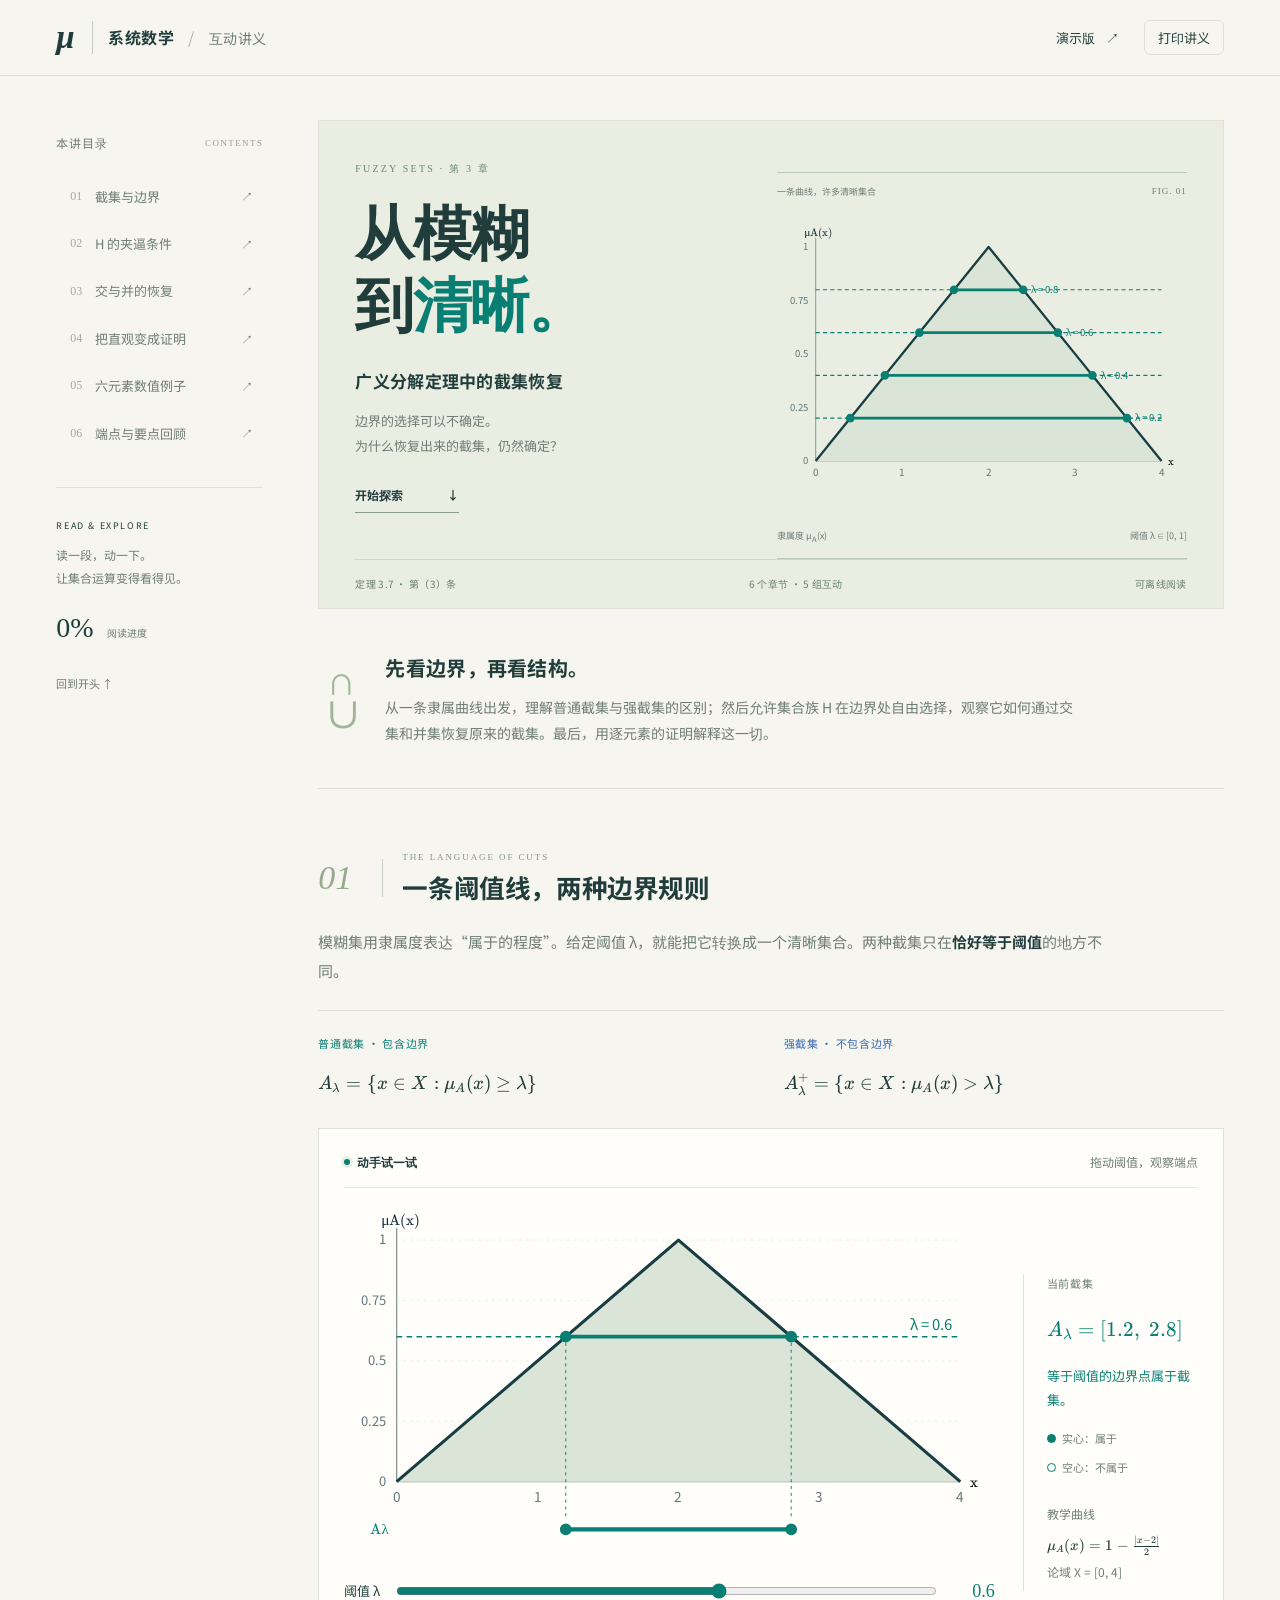
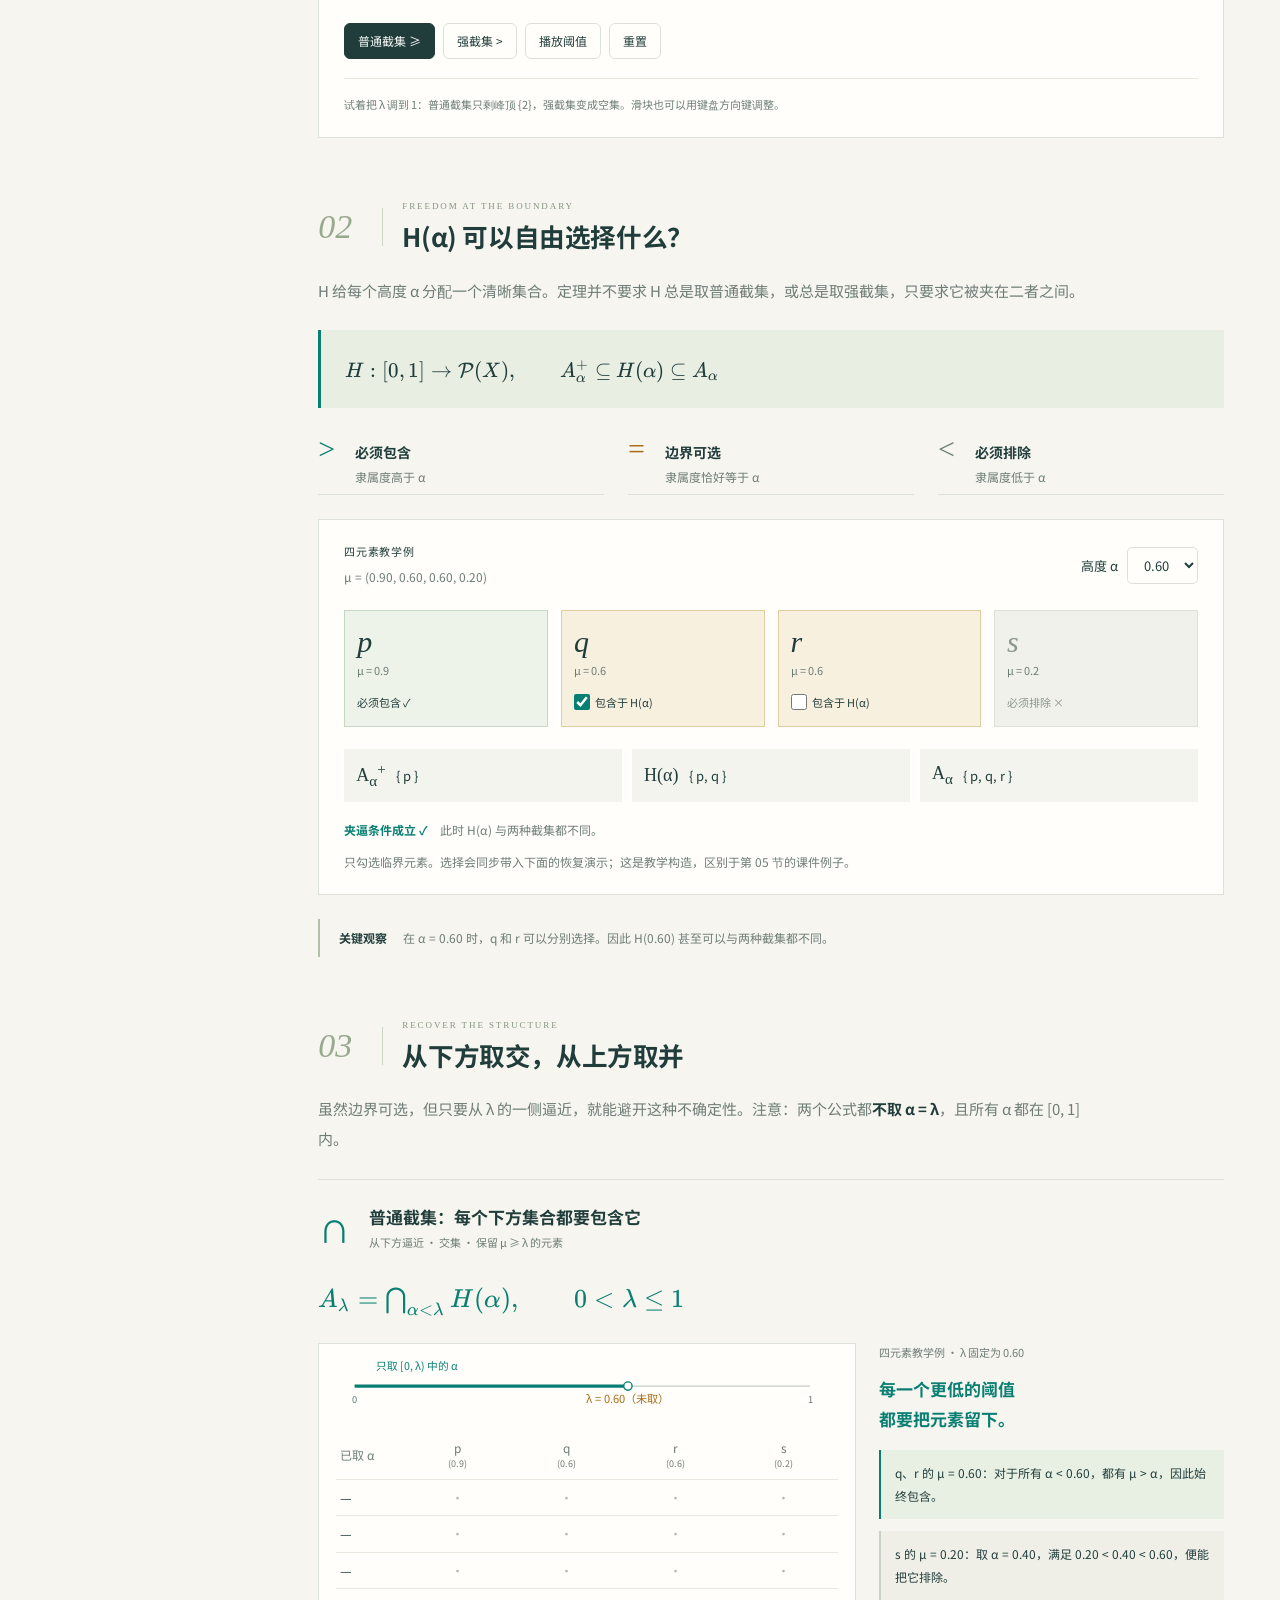
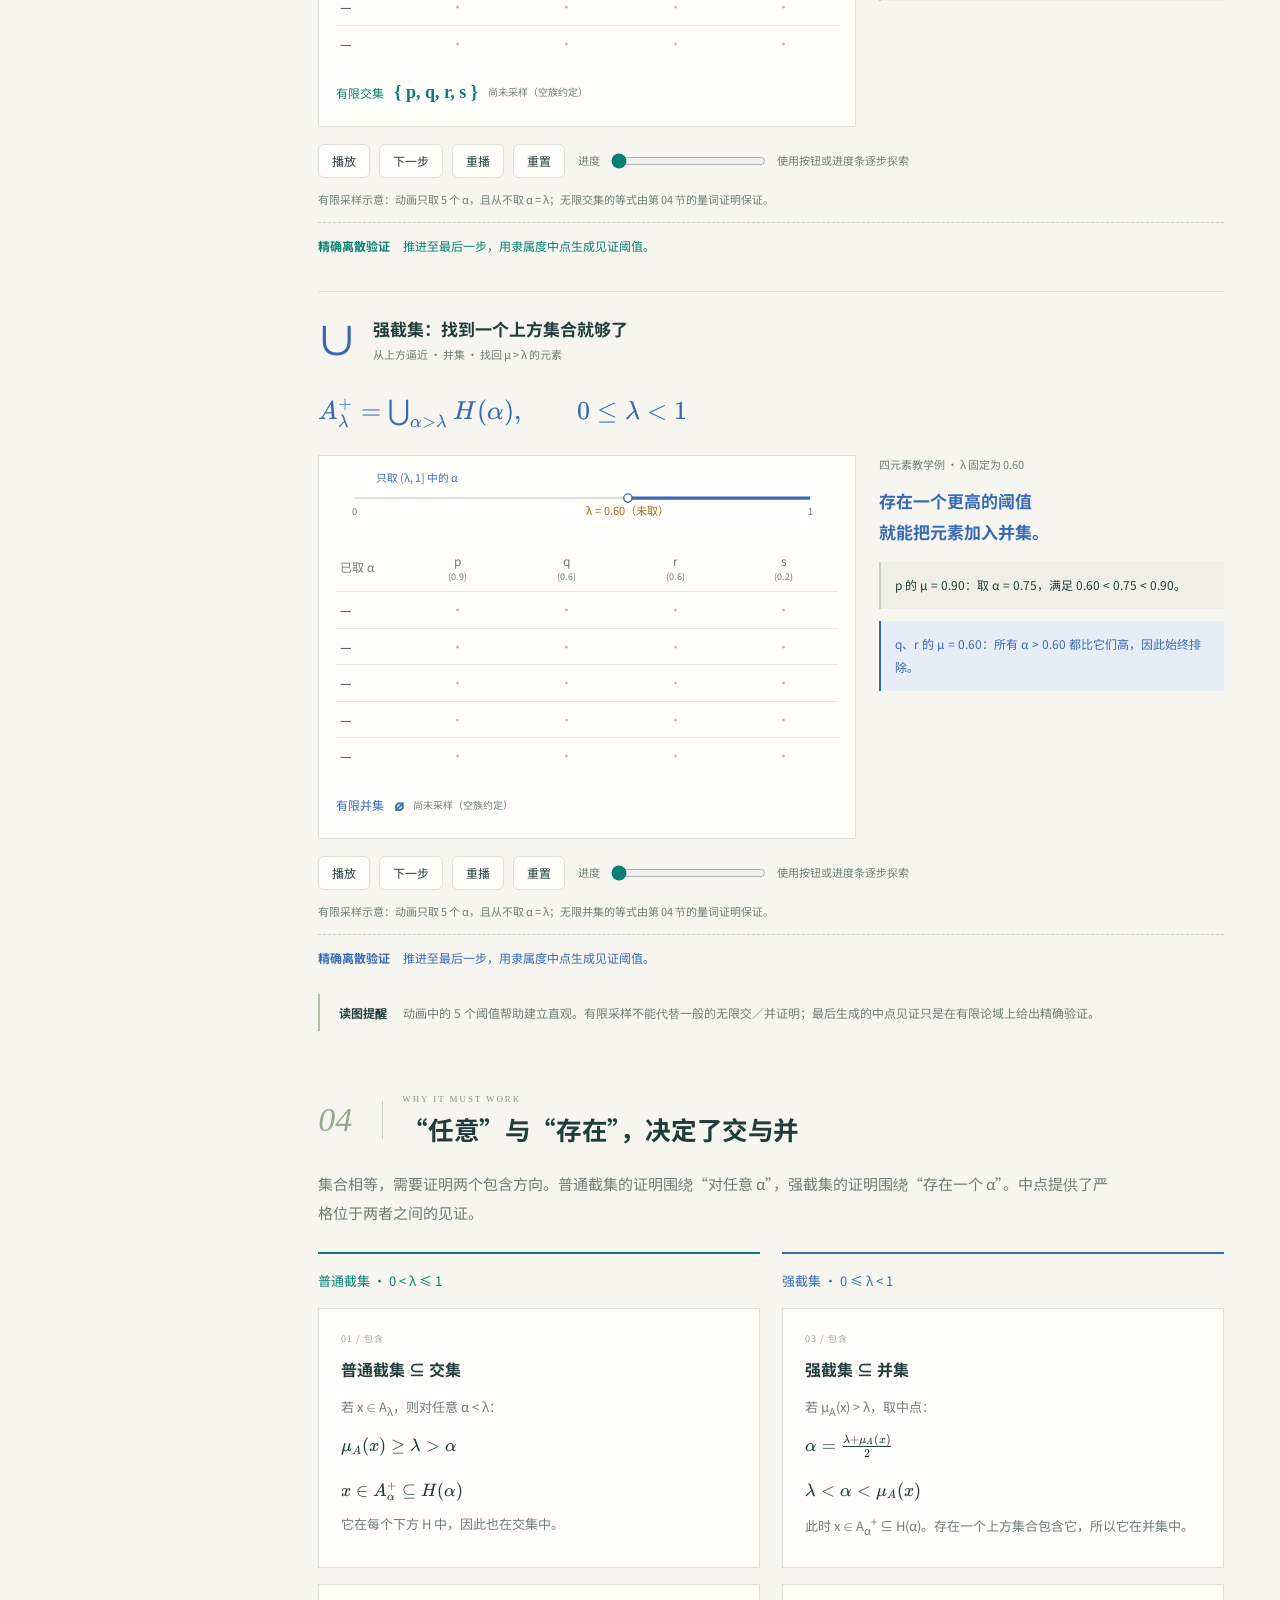
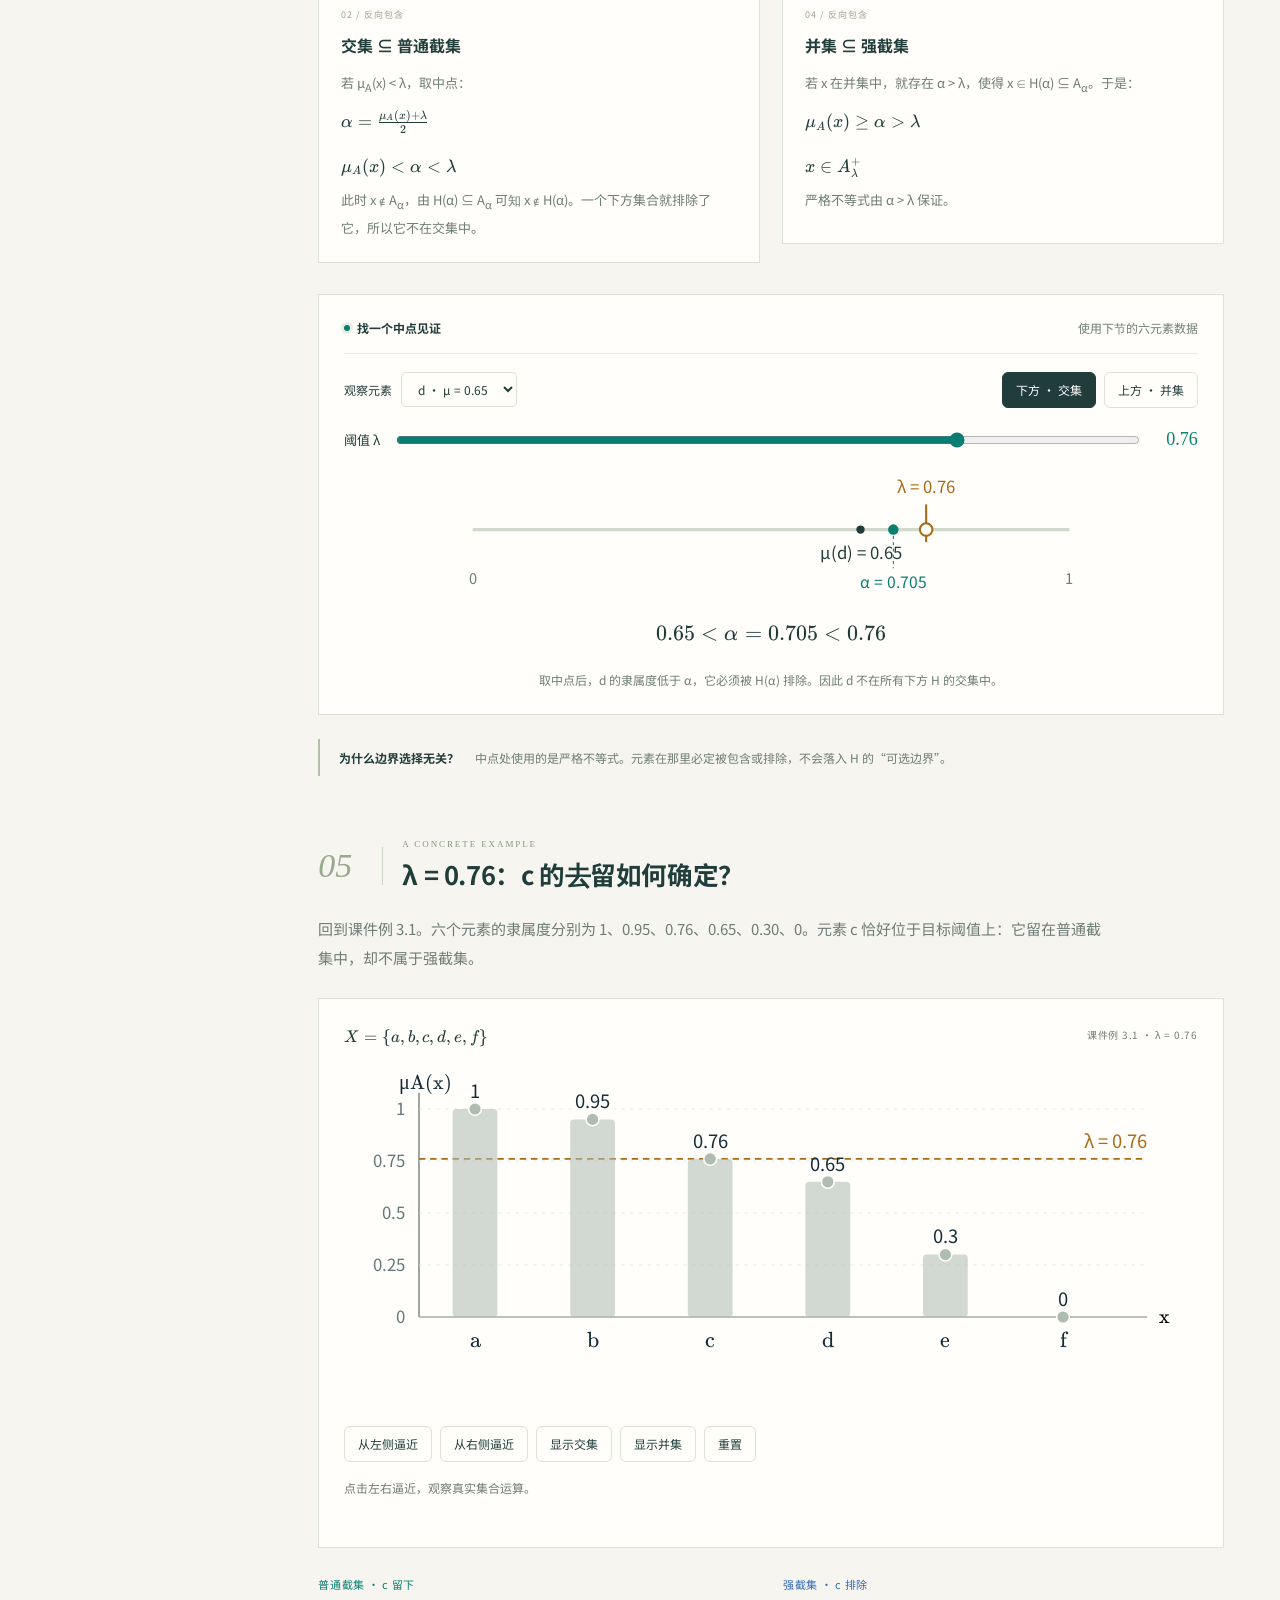
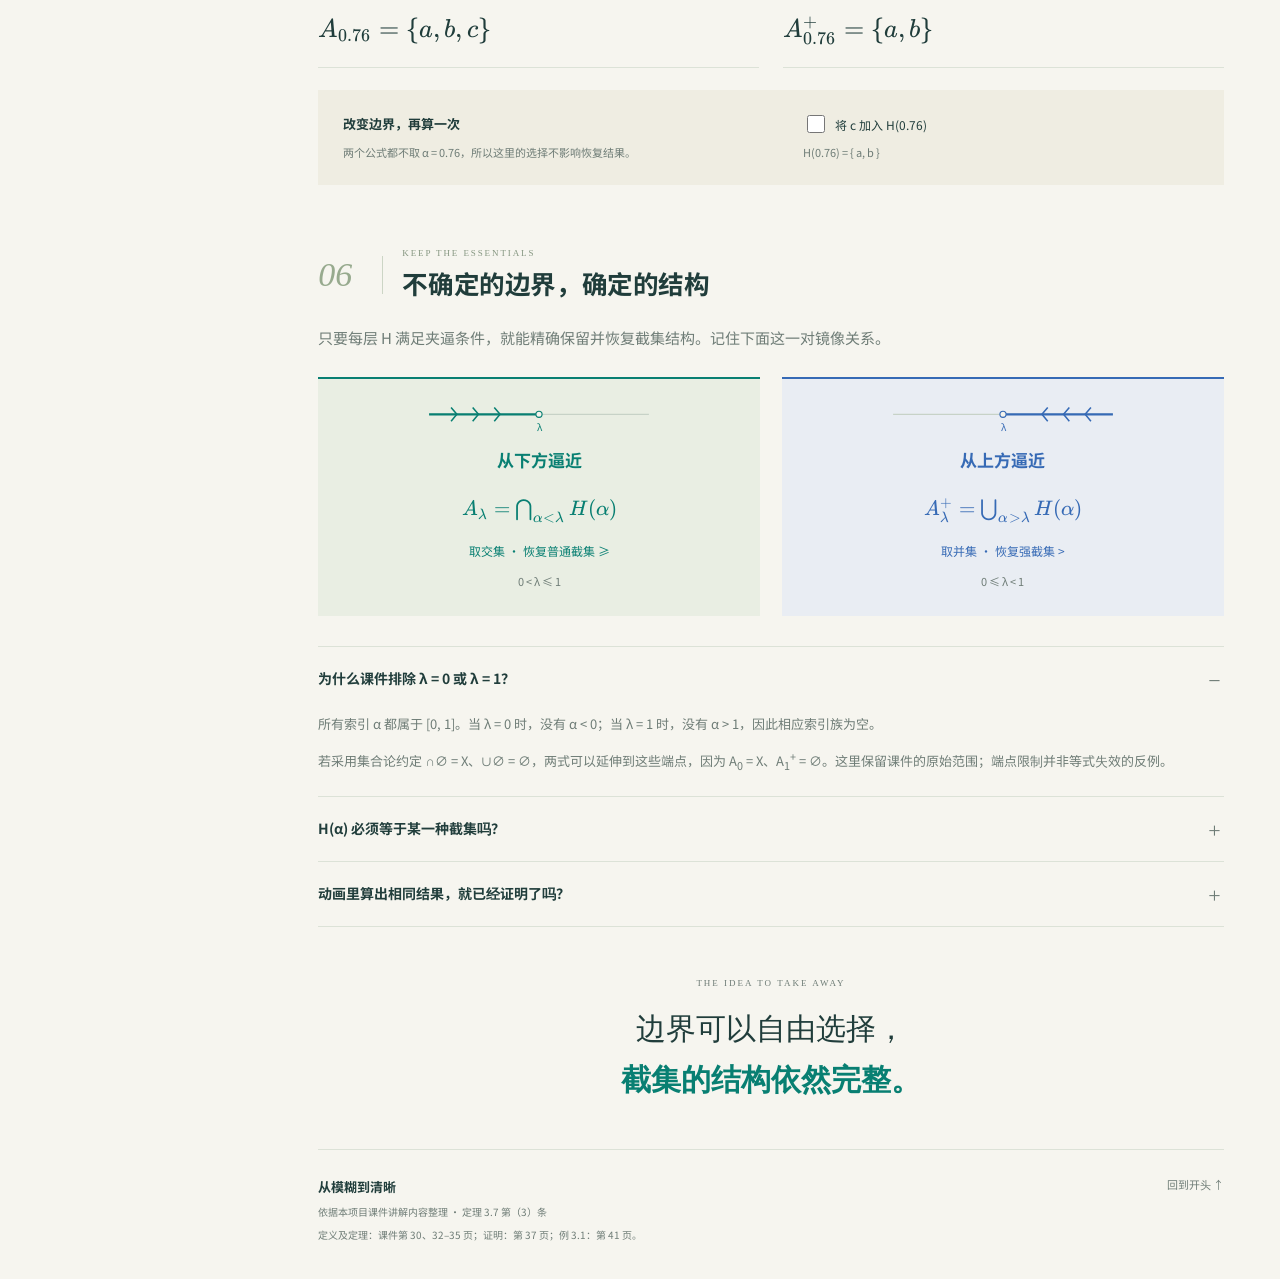
==== web.html @ 7d23f53f "Publish interactive fuzzy-set lecture and presentation" ====
<!doctype html>
<html lang="zh-CN">
<head>
  <meta charset="utf-8">
  <meta name="viewport" content="width=device-width,initial-scale=1">
  <meta name="description" content="从截集到广义分解定理：一份可以拖动阈值、选择边界、观察交并恢复的系统数学互动讲义。">
  <meta name="theme-color" content="#173d3b">
  <title>从模糊到清晰 · 互动讲义</title>
  <link rel="stylesheet" href="assets/vendor/katex/katex.min.css">
  <link rel="stylesheet" href="css/web.css">
  <script defer src="assets/vendor/katex/katex.min.js"></script>
  <script defer src="js/fuzzy-set.js"></script>
  <script defer src="js/alpha-cut.js"></script>
  <script defer src="js/theorem-animation.js"></script>
  <script defer src="js/web.js"></script>
</head>
<body id="top">
  <a class="skip-link" href="#lecture">跳到讲义正文</a>
  <header class="site-header">
    <a class="wordmark" href="#top" aria-label="回到讲义开头"><span class="brand-symbol" aria-hidden="true">μ</span><span>系统数学<span class="brand-divider">/</span><span class="brand-detail">互动讲义</span></span></a>
    <div class="header-actions"><a class="presentation-link" href="index.html">演示版 <span aria-hidden="true">↗</span></a><button id="print-lecture" class="quiet-button">打印讲义</button><button id="menu-toggle" class="menu-toggle" aria-expanded="false" aria-controls="chapter-nav">目录 <span aria-hidden="true">☰</span></button></div>
  </header>
  <div class="reading-track" aria-hidden="true"><div id="reading-progress"></div></div>
  <div class="page-layout">
    <aside class="sidebar" id="chapter-nav" aria-label="讲义目录">
      <div class="sidebar-heading">本讲目录 <span>CONTENTS</span></div>
      <nav id="toc">
        <a href="#cuts"><span>01</span>截集与边界<i aria-hidden="true">↗</i></a>
        <a href="#family"><span>02</span>H 的夹逼条件<i aria-hidden="true">↗</i></a>
        <a href="#recovery"><span>03</span>交与并的恢复<i aria-hidden="true">↗</i></a>
        <a href="#proof"><span>04</span>把直观变成证明<i aria-hidden="true">↗</i></a>
        <a href="#example"><span>05</span>六元素数值例子<i aria-hidden="true">↗</i></a>
        <a href="#takeaway"><span>06</span>端点与要点回顾<i aria-hidden="true">↗</i></a>
      </nav>
      <div class="sidebar-note"><span class="small-label">READ & EXPLORE</span><p>读一段，动一下。<br>让集合运算变得看得见。</p><div class="reading-status"><span id="reading-percent">0%</span><span>阅读进度</span></div></div>
      <a class="sidebar-back" href="#top">回到开头 ↑</a>
    </aside>
    <main id="lecture">
      <section class="hero" aria-labelledby="lecture-title">
        <div class="hero-copy"><p class="hero-kicker">FUZZY SETS · 第 3 章</p><h1 id="lecture-title">从模糊<br>到<span>清晰。</span></h1><p class="hero-subtitle">广义分解定理中的截集恢复</p><p class="hero-description">边界的选择可以不确定。<br>为什么恢复出来的截集，仍然确定？</p><a class="start-link" href="#cuts">开始探索 <span aria-hidden="true">↓</span></a></div>
        <div class="hero-figure"><div class="figure-heading"><span>一条曲线，许多清晰集合</span><span class="figure-index">FIG. 01</span></div><svg id="intro-plot" viewBox="0 0 900 650" role="img" aria-label="三角形隶属函数在不同高度截出的清晰集合"></svg><div class="hero-figure-footer"><span>隶属度 μ<sub>A</sub>(x)</span><span>阈值 λ ∈ [0, 1]</span></div></div>
        <div class="hero-meta"><span>定理 3.7 · 第（3）条</span><span>6 个章节 · 5 组互动</span><span>可离线阅读</span></div>
      </section>

      <div class="lecture-intro"><span class="intro-mark" aria-hidden="true">∩<br>∪</span><div><h2>先看边界，再看结构。</h2><p>从一条隶属曲线出发，理解普通截集与强截集的区别；然后允许集合族 H 在边界处自由选择，观察它如何通过交集和并集恢复原来的截集。最后，用逐元素的证明解释这一切。</p></div></div>

      <section class="chapter" id="cuts" aria-labelledby="cuts-title">
        <div class="chapter-heading"><span class="chapter-number">01</span><div><p class="section-kicker">THE LANGUAGE OF CUTS</p><h2 id="cuts-title">一条阈值线，两种边界规则</h2></div></div>
        <p class="chapter-lead">模糊集用隶属度表达“属于的程度”。给定阈值 λ，就能把它转换成一个清晰集合。两种截集只在<strong>恰好等于阈值</strong>的地方不同。</p>
        <div class="definitions"><div><span class="small-label teal">普通截集 · 包含边界</span><div data-math="A_\lambda=\{x\in X:\mu_A(x)\ge\lambda\}"></div></div><div><span class="small-label blue">强截集 · 不包含边界</span><div data-math="A_\lambda^+=\{x\in X:\mu_A(x)>\lambda\}"></div></div></div>
        <div class="interactive-block">
          <div class="interactive-heading"><span><span class="live-dot" aria-hidden="true"></span>动手试一试</span><span>拖动阈值，观察端点</span></div>
          <div class="cut-layout"><div class="plot-area"><svg id="cut-plot" viewBox="0 0 1050 570" role="img" aria-label="拖动水平阈值线，查看三角形隶属函数的截集"></svg><div class="range-row"><label for="lambda-slider">阈值 λ</label><input id="lambda-slider" type="range" min="0" max="1000" value="600" step="1" aria-describedby="cut-description"><output id="lambda-value" for="lambda-slider">0.6</output></div><div class="button-row"><button id="cut-normal" class="selected" aria-pressed="true">普通截集 ≥</button><button id="cut-strong" aria-pressed="false">强截集 &gt;</button><button id="cut-sweep">播放阈值</button><button id="cut-reset">重置</button></div></div><div class="cut-reading"><p class="small-label">当前截集</p><div id="cut-interval" class="cut-result" aria-live="polite"></div><p id="cut-description"></p><div class="legend"><span><i class="dot solid" aria-hidden="true"></i>实心：属于</span><span><i class="dot hollow" aria-hidden="true"></i>空心：不属于</span></div><p class="caption">教学曲线</p><div data-math="\mu_A(x)=1-\frac{|x-2|}{2}"></div><p class="caption">论域 X = [0, 4]</p></div></div>
          <p class="experiment-tip">试着把 λ 调到 1：普通截集只剩峰顶 {2}，强截集变成空集。滑块也可以用键盘方向键调整。</p>
        </div>
      </section>

      <section class="chapter" id="family" aria-labelledby="family-title">
        <div class="chapter-heading"><span class="chapter-number">02</span><div><p class="section-kicker">FREEDOM AT THE BOUNDARY</p><h2 id="family-title">H(α) 可以自由选择什么？</h2></div></div>
        <p class="chapter-lead">H 给每个高度 α 分配一个清晰集合。定理并不要求 H 总是取普通截集，或总是取强截集，只要求它被夹在二者之间。</p>
        <div class="theorem-condition" data-math="H:[0,1]\to\mathcal P(X),\qquad A_\alpha^+\subseteq H(\alpha)\subseteq A_\alpha"></div>
        <div class="three-condition"><div><span class="condition-sign teal">&gt;</span><strong>必须包含</strong><p>隶属度高于 α</p></div><div><span class="condition-sign amber">=</span><strong>边界可选</strong><p>隶属度恰好等于 α</p></div><div><span class="condition-sign muted">&lt;</span><strong>必须排除</strong><p>隶属度低于 α</p></div></div>
        <div class="interactive-block h-demo"><div class="demo-heading"><div><span class="small-label">四元素教学例</span><p>μ = (0.90, 0.60, 0.60, 0.20)</p></div><label for="h-level">高度 α <select id="h-level"><option value="600">0.60</option><option value="900">0.90</option><option value="200">0.20</option></select></label></div><div id="h-cards" class="element-cards"></div><div id="h-sets" class="h-set-row" aria-live="polite"></div><p id="h-verdict" class="h-verdict" aria-live="polite"></p><p class="caption">只勾选临界元素。选择会同步带入下面的恢复演示；这是教学构造，区别于第 05 节的课件例子。</p></div>
        <p class="margin-note"><strong>关键观察</strong>在 α = 0.60 时，q 和 r 可以分别选择。因此 H(0.60) 甚至可以与两种截集都不同。</p>
      </section>

      <section class="chapter" id="recovery" aria-labelledby="recovery-title">
        <div class="chapter-heading"><span class="chapter-number">03</span><div><p class="section-kicker">RECOVER THE STRUCTURE</p><h2 id="recovery-title">从下方取交，从上方取并</h2></div></div>
        <p class="chapter-lead">虽然边界可选，但只要从 λ 的一侧逼近，就能避开这种不确定性。注意：两个公式都<strong>不取 α = λ</strong>，且所有 α 都在 [0, 1] 内。</p>
        <article class="recovery-section"><div class="recovery-title"><span class="operation-symbol teal" aria-hidden="true">∩</span><div><h3>普通截集：每个下方集合都要包含它</h3><p>从下方逼近 · 交集 · 保留 μ ≥ λ 的元素</p></div></div><div class="main-formula teal" data-math="A_\lambda=\bigcap_{\alpha<\lambda}H(\alpha),\qquad 0<\lambda\le1"></div><div id="left-animation" class="animation-host" data-side="left"></div></article>
        <article class="recovery-section right-recovery"><div class="recovery-title"><span class="operation-symbol blue" aria-hidden="true">∪</span><div><h3>强截集：找到一个上方集合就够了</h3><p>从上方逼近 · 并集 · 找回 μ &gt; λ 的元素</p></div></div><div class="main-formula blue" data-math="A_\lambda^+=\bigcup_{\alpha>\lambda}H(\alpha),\qquad 0\le\lambda<1"></div><div id="right-animation" class="animation-host" data-side="right"></div></article>
        <p class="margin-note"><strong>读图提醒</strong>动画中的 5 个阈值帮助建立直观。有限采样不能代替一般的无限交／并证明；最后生成的中点见证只是在有限论域上给出精确验证。</p>
      </section>

      <section class="chapter" id="proof" aria-labelledby="proof-title">
        <div class="chapter-heading"><span class="chapter-number">04</span><div><p class="section-kicker">WHY IT MUST WORK</p><h2 id="proof-title">“任意”与“存在”，决定了交与并</h2></div></div>
        <p class="chapter-lead">集合相等，需要证明两个包含方向。普通截集的证明围绕“对任意 α”，强截集的证明围绕“存在一个 α”。中点提供了严格位于两者之间的见证。</p>
        <div class="proof-grid"><div class="proof-column"><p class="proof-title teal">普通截集 · 0 &lt; λ ≤ 1</p><article class="proof-step"><span class="proof-index">01 / 包含</span><h3>普通截集 ⊆ 交集</h3><p>若 x ∈ A<sub>λ</sub>，则对任意 α &lt; λ：</p><div data-math="\mu_A(x)\ge\lambda>\alpha"></div><div data-math="x\in A_\alpha^+\subseteq H(\alpha)"></div><p>它在每个下方 H 中，因此也在交集中。</p></article><article class="proof-step"><span class="proof-index">02 / 反向包含</span><h3>交集 ⊆ 普通截集</h3><p>若 μ<sub>A</sub>(x) &lt; λ，取中点：</p><div data-math="\alpha=\frac{\mu_A(x)+\lambda}{2}"></div><div data-math="\mu_A(x)<\alpha<\lambda"></div><p>此时 x ∉ A<sub>α</sub>，由 H(α) ⊆ A<sub>α</sub> 可知 x ∉ H(α)。一个下方集合就排除了它，所以它不在交集中。</p></article></div><div class="proof-column"><p class="proof-title blue">强截集 · 0 ≤ λ &lt; 1</p><article class="proof-step"><span class="proof-index">03 / 包含</span><h3>强截集 ⊆ 并集</h3><p>若 μ<sub>A</sub>(x) &gt; λ，取中点：</p><div data-math="\alpha=\frac{\lambda+\mu_A(x)}{2}"></div><div data-math="\lambda<\alpha<\mu_A(x)"></div><p>此时 x ∈ A<sub>α</sub><sup>+</sup> ⊆ H(α)。存在一个上方集合包含它，所以它在并集中。</p></article><article class="proof-step"><span class="proof-index">04 / 反向包含</span><h3>并集 ⊆ 强截集</h3><p>若 x 在并集中，就存在 α &gt; λ，使得 x ∈ H(α) ⊆ A<sub>α</sub>。于是：</p><div data-math="\mu_A(x)\ge\alpha>\lambda"></div><div data-math="x\in A_\lambda^+"></div><p>严格不等式由 α &gt; λ 保证。</p></article></div></div>
        <div class="interactive-block witness-explorer"><div class="interactive-heading"><span><span class="live-dot" aria-hidden="true"></span>找一个中点见证</span><span>使用下节的六元素数据</span></div><div class="witness-controls"><label for="witness-element">观察元素 <select id="witness-element"><option value="a">a · μ = 1</option><option value="b">b · μ = 0.95</option><option value="c">c · μ = 0.76</option><option value="d" selected>d · μ = 0.65</option><option value="e">e · μ = 0.30</option><option value="f">f · μ = 0</option></select></label><div class="button-row" role="group" aria-label="选择恢复方向"><button data-witness-side="left" class="selected" aria-pressed="true">下方 · 交集</button><button data-witness-side="right" aria-pressed="false">上方 · 并集</button></div></div><div class="range-row"><label for="witness-lambda">阈值 λ</label><input id="witness-lambda" type="range" min="0" max="1000" step="1" value="760"><output id="witness-value" for="witness-lambda">0.76</output></div><svg id="witness-axis" viewBox="0 0 640 116" role="img" aria-label="隶属度、阈值和中点见证的相对位置"></svg><div id="witness-formula"></div><p id="witness-explanation" aria-live="polite"></p></div>
        <p class="margin-note"><strong>为什么边界选择无关？</strong>中点处使用的是严格不等式。元素在那里必定被包含或排除，不会落入 H 的“可选边界”。</p>
      </section>

      <section class="chapter" id="example" aria-labelledby="example-title">
        <div class="chapter-heading"><span class="chapter-number">05</span><div><p class="section-kicker">A CONCRETE EXAMPLE</p><h2 id="example-title">λ = 0.76：c 的去留如何确定？</h2></div></div>
        <p class="chapter-lead">回到课件例 3.1。六个元素的隶属度分别为 1、0.95、0.76、0.65、0.30、0。元素 c 恰好位于目标阈值上：它留在普通截集中，却不属于强截集。</p>
        <div class="interactive-block case-panel"><div class="case-meta"><span data-math="X=\{a,b,c,d,e,f\}"></span><span class="small-label">课件例 3.1 · λ = 0.76</span></div><svg id="case-plot" viewBox="0 0 1050 440" role="img" aria-label="六个元素的隶属度及交并恢复结果"></svg><div class="button-row"><button id="case-left">从左侧逼近</button><button id="case-right">从右侧逼近</button><button id="case-intersection">显示交集</button><button id="case-union">显示并集</button><button id="case-reset">重置</button></div><div id="case-status" class="case-status" aria-live="polite">点击左右逼近，观察集合运算。</div></div>
        <div class="case-results"><div class="case-result-formula"><span class="small-label teal">普通截集 · c 留下</span><div data-math="A_{0.76}=\{a,b,c\}"></div></div><div class="case-result-formula"><span class="small-label blue">强截集 · c 排除</span><div data-math="A_{0.76}^+=\{a,b\}"></div></div></div>
        <div class="case-boundary"><div><strong>改变边界，再算一次</strong><p>两个公式都不取 α = 0.76，所以这里的选择不影响恢复结果。</p></div><div><label><input id="case-boundary" type="checkbox"> 将 c 加入 H(0.76)</label><p id="case-h" aria-live="polite"></p></div></div>
      </section>

      <section class="chapter" id="takeaway" aria-labelledby="takeaway-title">
        <div class="chapter-heading"><span class="chapter-number">06</span><div><p class="section-kicker">KEEP THE ESSENTIALS</p><h2 id="takeaway-title">不确定的边界，确定的结构</h2></div></div>
        <p class="chapter-lead">只要每层 H 满足夹逼条件，就能精确保留并恢复截集结构。记住下面这一对镜像关系。</p>
        <div class="summary-grid"><div class="summary-card teal"><div id="summary-left" class="mirror-motion" aria-hidden="true"></div><h3>从下方逼近</h3><div data-math="A_\lambda=\bigcap_{\alpha<\lambda}H(\alpha)"></div><p>取交集 · 恢复普通截集 ≥</p><small>0 &lt; λ ≤ 1</small></div><div class="summary-card blue"><div id="summary-right" class="mirror-motion" aria-hidden="true"></div><h3>从上方逼近</h3><div data-math="A_\lambda^+=\bigcup_{\alpha>\lambda}H(\alpha)"></div><p>取并集 · 恢复强截集 &gt;</p><small>0 ≤ λ &lt; 1</small></div></div>
        <div class="questions"><details open><summary>为什么课件排除 λ = 0 或 λ = 1？</summary><div><p>所有索引 α 都属于 [0, 1]。当 λ = 0 时，没有 α &lt; 0；当 λ = 1 时，没有 α &gt; 1，因此相应索引族为空。</p><p>若采用集合论约定 ∩∅ = X、∪∅ = ∅，两式可以延伸到这些端点，因为 A<sub>0</sub> = X、A<sub>1</sub><sup>+</sup> = ∅。这里保留课件的原始范围；端点限制并非等式失效的反例。</p></div></details><details><summary>H(α) 必须等于某一种截集吗？</summary><div><p>不必。严格高于 α 的元素必须包含，严格低于 α 的元素必须排除；恰好等于 α 的元素可以分别选择。因此当有多个临界元素时，H(α) 可以是位于两种截集之间的其他集合。</p></div></details><details><summary>动画里算出相同结果，就已经证明了吗？</summary><div><p>有限采样只能提供直观。对有限论域，可以为每个需要排除或找回的元素构造中点见证，用有限组阈值精确验证。对一般论域的结论，则由第 04 节的四个包含方向证明保证。</p></div></details></div>
        <div class="closing-note"><span class="small-label">THE IDEA TO TAKE AWAY</span><p>边界可以自由选择，<br><strong>截集的结构依然完整。</strong></p></div>
      </section>
      <footer class="lecture-footer"><div><strong>从模糊到清晰</strong><p>依据本项目课件讲解内容整理 · 定理 3.7 第（3）条</p><p>定义及定理：课件第 30、32–35 页；证明：第 37 页；例 3.1：第 41 页。</p></div><a href="#top">回到开头 ↑</a></footer>
    </main>
  </div>
  <noscript><p class="noscript-note">正文可以直接阅读。启用浏览器 JavaScript 后，即可操作图形并显示排版公式。</p></noscript>
</body>
</html>
---- css/web.css ----
@font-face{font-family:Lecture;src:url('../assets/lecture-sc.woff') format('woff');font-weight:400;font-display:swap}
@font-face{font-family:Lecture;src:url('../assets/lecture-sc-bold.woff') format('woff');font-weight:600 900;font-display:swap}
:root{--paper:#f6f5ef;--surface:#fffefa;--ink:#203d3b;--muted:#6e7c76;--teal:#087f72;--blue:#366ab5;--amber:#a96b17;--line:#dce2d7;--serif:Georgia,'Noto Serif CJK SC','Songti SC',SimSun,serif;--sans:Lecture,'Microsoft YaHei',sans-serif;--header-height:76px}
*{box-sizing:border-box}
html{scroll-behavior:smooth;scroll-padding-top:108px}
body{margin:0;background:var(--paper);color:var(--ink);font-family:var(--sans);font-size:16px;line-height:1.8;-webkit-font-smoothing:antialiased}
a{color:inherit;text-decoration:none}button,input,select{font:inherit}button,a,input,select,summary{-webkit-tap-highlight-color:transparent}
button{border:1px solid var(--line);background:var(--surface);color:var(--ink);border-radius:6px;padding:8px 13px;line-height:1.5;cursor:pointer;transition:background .15s,border-color .15s}
button:hover{border-color:#849e8d;background:#eef2e9}button.selected{background:var(--ink);border-color:var(--ink);color:#fff}button:disabled{opacity:.5;cursor:default}
:focus-visible{outline:3px solid #ba7a26;outline-offset:4px}::selection{background:#cedfd1}
select{max-width:100%;padding:7px 12px;border:1px solid var(--line);border-radius:5px;background:var(--surface);color:var(--ink)}
input[type=range]{accent-color:var(--teal);min-width:0;cursor:pointer;height:24px}input[type=checkbox]{accent-color:var(--teal);width:18px;height:18px;vertical-align:-3px;margin-right:7px}
h1,h2,h3,p{margin:0}h2,h3{font-weight:700}strong{font-weight:700}svg{display:block;width:100%;height:auto;overflow:visible}svg text{font-family:var(--sans);user-select:none}.svg-math{font-family:KaTeX_Main,Georgia,serif}.teal{color:var(--teal)}.blue{color:var(--blue)}.amber{color:var(--amber)}.muted{color:var(--muted)}
[hidden]{display:none!important}.skip-link{position:fixed;top:8px;left:12px;z-index:100;padding:8px 16px;background:var(--ink);color:white;transform:translateY(-160%)}.skip-link:focus{transform:none}
.site-header{height:var(--header-height);padding:0 4.4vw;display:flex;align-items:center;justify-content:space-between;position:sticky;top:0;background:#f6f5eff5;backdrop-filter:blur(12px);z-index:30;border-bottom:1px solid var(--line)}
.wordmark{display:flex;gap:15px;align-items:center;font-size:16px;font-weight:700;letter-spacing:.5px}.brand-symbol{font-family:var(--serif);font-style:italic;font-size:33px;border-right:1px solid #becbc0;padding-right:17px;line-height:1}.brand-divider{margin:0 14px;color:#aab8ad;font-weight:400}.brand-detail{font-weight:400;color:var(--muted);font-size:14px}.header-actions{display:flex;align-items:center;gap:25px;font-size:13px}.presentation-link span{margin-left:8px}.presentation-link:hover{color:var(--teal)}.quiet-button{background:transparent;padding:7px 13px}.menu-toggle{display:none}
.reading-track{position:fixed;top:var(--header-height);height:3px;width:100%;z-index:35;background:transparent;pointer-events:none}#reading-progress{height:100%;width:0;background:var(--teal)}
.page-layout{display:grid;grid-template-columns:207px minmax(0,1fr);gap:55px;max-width:1440px;margin:auto;padding:44px 4.4vw 0}.sidebar{position:sticky;top:122px;align-self:start}.sidebar-heading{font-size:12px;display:flex;justify-content:space-between;align-items:center;letter-spacing:1px;margin:10px 0 21px;color:var(--muted)}.sidebar-heading span{font:9px Georgia,serif;letter-spacing:1.4px;color:#97a196}#toc{display:flex;flex-direction:column;gap:4px}#toc a{display:flex;align-items:center;gap:13px;font-size:13px;color:var(--muted);padding:10px 10px 10px 0;border-left:2px solid transparent;transition:color .15s,background .15s}#toc a>span{font:12px Georgia,serif;color:#a1aca1;padding-left:12px}#toc i{margin-left:auto;font-style:normal;font-size:12px;opacity:0}#toc a:hover{color:var(--teal)}#toc a.active{color:var(--teal);background:#e9eee3;border-color:var(--teal)}#toc a.active>span{color:var(--teal)}#toc a.active i{opacity:1}.sidebar-note{border-top:1px solid var(--line);padding-top:30px;margin-top:32px}.sidebar-note .small-label{font-size:9px;letter-spacing:1.6px}.sidebar-note>p{font-size:12px;line-height:1.9;color:var(--muted);margin-top:10px}.reading-status{display:flex;align-items:baseline;gap:13px;margin-top:22px;font-size:10px;color:var(--muted)}#reading-percent{font:28px var(--serif);color:var(--ink)}.sidebar-back{display:block;margin-top:30px;color:var(--muted);font-size:11px}
main{min-width:0}.hero{background:#e9ede2;border:1px solid #dee3d5;display:grid;grid-template-columns:1fr 1.04fr;gap:0 28px;padding:41px 36px 0;position:relative}.hero-kicker{font:10px Georgia,serif;letter-spacing:2.2px;color:#6e8674}.hero h1{font-family:var(--serif);font-size:clamp(42px,4.6vw,68px);font-weight:600;line-height:1.22;letter-spacing:-1.5px;margin:23px 0}.hero h1 span{color:var(--teal)}.hero-subtitle{font-size:17px;font-weight:700;letter-spacing:.3px}.hero-description{color:var(--muted);font-size:13px;line-height:1.9;margin-top:13px}.start-link{display:inline-flex;align-items:center;gap:44px;font-size:12px;font-weight:700;margin:25px 0 31px;border-bottom:1px solid #849c88;padding-bottom:7px}.start-link:hover{color:var(--teal)}.hero-figure{align-self:center;border-top:1px solid #bac8b6;border-bottom:1px solid #bac8b6;margin-top:10px}.figure-heading,.hero-figure-footer{display:flex;justify-content:space-between;gap:12px;font-size:9px;line-height:1.4;color:var(--muted);padding:13px 0}.figure-index{font:9px Georgia,serif;letter-spacing:1px}.hero-figure svg{margin:10px 0 0}.hero-meta{grid-column:1/-1;border-top:1px solid #d0d9c7;display:flex;flex-wrap:wrap;justify-content:space-between;gap:10px;font-size:10px;color:#6a7e6b;padding:15px 0;letter-spacing:.3px}
.lecture-intro{display:flex;gap:25px;align-items:center;padding:41px 8px;border-bottom:1px solid var(--line)}.intro-mark{font:41px/.82 Georgia,serif;color:#a0b598}.lecture-intro h2{font-size:20px;letter-spacing:.3px;margin-bottom:8px}.lecture-intro p{font-size:14px;color:var(--muted);line-height:1.9;max-width:690px}
.chapter{padding-top:63px;scroll-margin-top:4px}.chapter-heading{display:flex;align-items:center;gap:19px;margin-bottom:22px}.chapter-number{font:italic 34px var(--serif);color:#97aa8e;border-right:1px solid #ccd5c5;padding-right:20px;min-width:65px}.section-kicker{font:9px Georgia,serif;letter-spacing:1.9px;color:#859680;margin-bottom:7px}.chapter-heading h2{font-size:clamp(21px,2vw,29px);line-height:1.4;letter-spacing:-.4px}.chapter-lead{color:var(--muted);font-size:15px;line-height:1.95;margin-bottom:25px;max-width:790px}.chapter-lead strong{color:var(--ink)}.small-label{font-size:11px;letter-spacing:.7px;display:block}.caption{font-size:12px;line-height:1.8;color:var(--muted)}.definitions{display:grid;grid-template-columns:1fr 1fr;gap:25px;border-top:1px solid var(--line);padding:23px 0 26px}.definitions .small-label{margin-bottom:11px}.definitions [data-math]{font-size:18px;overflow:auto;padding-bottom:5px}.interactive-block{background:var(--surface);border:1px solid var(--line);padding:22px 25px}.interactive-heading{display:flex;align-items:center;justify-content:space-between;gap:12px;font-size:12px;color:var(--muted);border-bottom:1px solid #e7e9df;padding-bottom:14px;margin-bottom:18px}.interactive-heading>span:first-child{color:var(--ink);font-weight:700;display:flex;align-items:center;gap:7px}.live-dot{width:6px;height:6px;background:var(--teal);border-radius:50%;box-shadow:0 0 0 3px #e8f0e6}.cut-layout{display:grid;grid-template-columns:minmax(0,1fr) 175px;gap:28px;align-items:center}.plot-area{min-width:0}#cut-plot{touch-action:none;user-select:none;cursor:ns-resize}.range-row{display:flex;align-items:center;gap:14px;font-size:13px;margin:18px 0}.range-row label{white-space:nowrap}.range-row input{flex:1;width:100%}.range-row output{min-width:42px;text-align:right;font:18px var(--serif);font-variant-numeric:tabular-nums;color:var(--teal)}.button-row{display:flex;flex-wrap:wrap;gap:8px}.button-row button{font-size:12px}.cut-reading{border-left:1px solid var(--line);padding-left:23px;font-size:13px}.cut-reading>.small-label{color:var(--muted)}.cut-result{font-size:20px;color:var(--teal);margin:12px 0 14px;overflow-x:auto;padding:4px 0}.cut-reading>p{margin-bottom:8px}#cut-description{font-size:13px;color:var(--teal);line-height:1.85}.legend{display:flex;flex-wrap:wrap;gap:9px;margin:17px 0 25px;font-size:11px;color:var(--muted)}.legend>span{display:flex;align-items:center;gap:6px}.dot{display:inline-block;width:9px;height:9px;border:1.8px solid var(--teal);border-radius:50%}.solid{background:var(--teal)}.cut-reading [data-math]{font-size:14px;margin-bottom:4px}.experiment-tip{font-size:11px;color:var(--muted);border-top:1px solid #e7e9df;padding-top:15px;margin-top:19px;line-height:1.9}
.theorem-condition{background:#e9eee3;border-left:3px solid var(--teal);padding:21px 24px;font-size:20px;overflow-x:auto}.three-condition{display:grid;grid-template-columns:repeat(3,1fr);gap:24px;margin:24px 0}.three-condition>div{position:relative;padding:5px 0 7px 37px;border-bottom:1px solid var(--line)}.condition-sign{position:absolute;left:0;top:0;font:30px var(--serif)}.three-condition strong{font-size:14px}.three-condition p{font-size:12px;color:var(--muted)}.demo-heading{display:flex;align-items:center;justify-content:space-between;gap:16px;font-size:13px}.demo-heading p{font-size:12px;color:var(--muted);margin-top:4px}.demo-heading label{white-space:nowrap}.demo-heading select{margin-left:6px}.element-cards{display:grid;grid-template-columns:repeat(4,1fr);gap:13px;margin:22px 0}.element-card{min-width:0;border:1px solid var(--line);padding:14px 12px;font-size:12px;background:#f0f1eb}.element-card.required{background:#edf3e9;border-color:#c5d9c2}.element-card.optional{background:#f8f0df;border-color:#e0cc9e}.element-card.excluded{color:#8a968d}.member-id{font:italic 30px var(--serif)}.member-mu{display:block;font-size:11px;color:var(--muted);margin-top:2px}.element-card p{margin-top:12px;font-size:11px}.element-card label{cursor:pointer;display:flex;align-items:flex-start;line-height:1.7}.element-card input{flex-shrink:0;margin:1px 5px 0 0;width:16px;height:16px}.h-set-row{display:grid;grid-template-columns:repeat(3,1fr);gap:10px}.h-set-row>div{background:#f3f4ee;padding:12px;font-size:13px;display:flex;flex-wrap:wrap;align-items:center;gap:10px}.h-set-row strong{font:18px var(--serif)}.h-verdict{font-size:12px;color:var(--muted);margin:17px 0 10px}.accent{color:var(--teal)}.margin-note{display:flex;align-items:baseline;gap:16px;border-left:2px solid #b1c0a6;margin-top:24px;padding:7px 0 7px 19px;font-size:12px;color:var(--muted);line-height:1.95}.margin-note strong{white-space:nowrap;color:var(--ink);font-size:12px}
.recovery-section{border-top:1px solid var(--line);padding-top:23px;margin-top:26px}.recovery-title{display:flex;gap:18px;align-items:center}.operation-symbol{font:45px/.9 var(--serif)}.recovery-title h3{font-size:17px;line-height:1.6}.recovery-title p{font-size:11px;color:var(--muted);margin-top:3px}.main-formula{font-size:25px;padding:21px 0 24px;overflow-x:auto}.right-recovery{margin-top:34px}.animation-grid{display:grid;grid-template-columns:minmax(0,1.25fr) minmax(0,.8fr);gap:23px}.panel{background:var(--surface);border:1px solid var(--line);padding:17px}.animation-panel svg{margin-bottom:10px}.sample-table{width:100%;border-collapse:collapse;table-layout:fixed;font-size:12px;line-height:1.5}.sample-table th{font-weight:400;color:var(--muted);padding:8px 4px;text-align:center;font-size:12px}.sample-table th:first-child{text-align:left;width:67px}.sample-table small{display:block;font-size:9px}.sample-table td{text-align:center;border-top:1px solid #e7e9df;padding:8px 4px;font-size:13px}.sample-table td:first-child{text-align:left;font-variant-numeric:tabular-nums}.sample-table .current{background:#eaf1e5}.sample-table .in{color:var(--teal)}.sample-table .out{color:#afbbb0}.aggregate{display:flex;flex-wrap:wrap;align-items:center;gap:10px;margin-top:15px;font-size:12px}.aggregate strong{font-family:var(--serif);font-size:18px}.aggregate-label{font-size:10px}.animation-side{font-size:12px}.fixed-lambda{color:var(--muted);font-size:11px;margin-bottom:11px}.quantifier{font-size:17px;line-height:1.8;font-weight:700;margin-bottom:15px}.reason-cards{display:flex;flex-direction:column;gap:12px}.reason-card{padding:12px 14px;background:#efefe8;border-left:2px solid #c9d1c2;font-size:12px;line-height:1.9}.reason-card.key{background:#e8efe3;border-color:var(--teal)}.reason-card.key.blue{background:#e7edf5;border-color:var(--blue)}.animation-controls{display:flex;align-items:center;flex-wrap:wrap;gap:9px;margin:17px 0 11px}.animation-controls button{font-size:12px;padding:7px 13px}.animation-controls>label{font-size:11px;margin-left:4px}.animation-progress{width:110px;flex:1;max-width:155px}.animation-status{font-size:11px}.sampling-note{font-size:11px;line-height:1.85;color:var(--muted)}.certificate{display:flex;gap:13px;font-size:12px;line-height:1.85;border-top:1px dashed #ccd5c5;margin-top:13px;padding-top:12px}.certificate strong{white-space:nowrap}.certificate .caption{font-size:10px}
.proof-grid{display:grid;grid-template-columns:1fr 1fr;gap:22px}.proof-column{min-width:0}.proof-title{font-size:13px;border-top:2px solid currentColor;padding:15px 0}.proof-step{border:1px solid var(--line);background:var(--surface);padding:22px;margin-bottom:16px;min-height:260px}.proof-index{font-size:9px;letter-spacing:1px;color:#9aa591;display:block;margin-bottom:10px}.proof-step h3{font-size:16px;line-height:1.6;margin-bottom:12px}.proof-step p{font-size:13px;color:var(--muted);line-height:1.95}.proof-step [data-math]{font-size:17px;padding:7px 0;overflow-x:auto}.witness-explorer{margin-top:15px}.witness-controls{display:flex;flex-wrap:wrap;align-items:center;justify-content:space-between;gap:16px;font-size:12px}.witness-controls label{display:flex;gap:9px;align-items:center}.witness-controls select{font-size:12px}#witness-axis{max-width:670px;margin:0 auto 10px}#witness-formula{font-size:21px;text-align:center;overflow-x:auto;padding:10px 0}#witness-explanation{font-size:12px;color:var(--muted);line-height:1.9;text-align:center;margin-top:8px}
.case-meta{display:flex;align-items:center;justify-content:space-between;flex-wrap:wrap;gap:10px;font-size:16px}.case-meta>.small-label{color:var(--muted);font-size:10px}#case-plot{max-width:840px;margin:15px auto 9px}.case-status{font-size:12px;line-height:1.9;min-height:63px;padding-top:15px;color:var(--muted)}.case-results{display:grid;grid-template-columns:1fr 1fr;gap:24px;margin:22px 0}.case-result-formula{border-bottom:1px solid var(--line);padding:5px 0 18px}.case-result-formula [data-math]{font-size:25px;margin-top:10px;overflow-x:auto}.case-boundary{display:grid;grid-template-columns:1.1fr 1fr;gap:25px;background:#efede2;padding:22px 25px;font-size:12px}.case-boundary strong{font-size:13px}.case-boundary p{font-size:11px;line-height:1.9;color:var(--muted);margin-top:6px}.case-boundary label{cursor:pointer}
.summary-grid{display:grid;grid-template-columns:1fr 1fr;gap:22px}.summary-card{border-top:2px solid var(--teal);background:#e9eee3;padding:18px 22px 22px;text-align:center;min-width:0}.summary-card.blue{background:#e9edf3;border-top-color:var(--blue)}.mirror-motion{max-width:270px;margin:0 auto 9px}.summary-card h3{font-size:17px;margin-bottom:14px}.summary-card [data-math]{font-size:20px;overflow-x:auto;padding-bottom:4px}.summary-card p{font-size:12px;margin:11px 0 3px}.summary-card small{font-size:11px;color:var(--muted)}.questions{margin-top:30px;border-top:1px solid var(--line)}.questions details{border-bottom:1px solid var(--line)}.questions summary{cursor:pointer;padding:20px 27px 20px 0;font-size:14px;font-weight:700;list-style:none;position:relative;line-height:1.7}.questions summary::-webkit-details-marker{display:none}.questions summary::after{content:'+';font:22px Georgia,serif;position:absolute;right:3px;top:21px;color:var(--muted)}.questions details[open] summary::after{content:'−'}.questions details>div{padding:0 22px 20px 0;font-size:13px;color:var(--muted);line-height:1.95}.questions details p+p{margin-top:10px}.closing-note{text-align:center;padding:51px 0 44px}.closing-note .small-label{font:9px Georgia,serif;letter-spacing:2px;color:var(--muted);margin-bottom:15px}.closing-note>p{font-family:var(--serif);font-size:30px;line-height:1.7;font-weight:400}.closing-note strong{color:var(--teal);font-weight:600}.lecture-footer{border-top:1px solid var(--line);padding:25px 0 35px;display:flex;gap:20px;justify-content:space-between;font-size:11px;color:var(--muted)}.lecture-footer strong{font-size:13px;color:var(--ink)}.lecture-footer p{margin-top:5px;font-size:10px}.lecture-footer a{white-space:nowrap}.noscript-note{padding:20px;text-align:center;background:#e9eee3}.katex{font-size:1.04em}.katex-display{margin:0}
@media(min-width:1600px){.page-layout{gap:67px}.hero{padding:45px 43px 0}.hero h1{font-size:72px}}
@media(max-width:1150px){.page-layout{grid-template-columns:180px minmax(0,1fr);gap:30px;padding-left:3vw;padding-right:3vw}.site-header{padding:0 3vw}.hero{padding:32px 26px 0;gap:20px}.hero-subtitle{font-size:15px}.hero-description{font-size:12px}.cut-layout{grid-template-columns:minmax(0,1fr) 160px;gap:15px}.cut-reading{padding-left:16px}.definitions [data-math]{font-size:16px}.main-formula{font-size:22px}.animation-grid{grid-template-columns:minmax(0,1.15fr) minmax(0,.85fr);gap:15px}.reason-card{font-size:11px}.summary-card [data-math]{font-size:18px}.proof-step{padding:18px}}
@media(max-width:900px){:root{--header-height:66px}.site-header{padding:0 24px}.header-actions{gap:15px}.menu-toggle{display:block;font-size:12px;padding:7px 11px}.menu-toggle span{margin-left:8px}.page-layout{display:block;max-width:840px;padding:27px 24px 0}.sidebar{display:none;position:fixed;top:var(--header-height);left:0;right:0;max-height:calc(100dvh - var(--header-height));overflow:auto;background:var(--paper);padding:20px 24px 26px;z-index:25;border-bottom:1px solid var(--line);box-shadow:0 12px 20px #203d3b10}.sidebar.menu-open{display:block}.sidebar-heading{max-width:500px;margin:2px 0 12px}.sidebar-note,.sidebar-back{display:none}#toc{max-width:500px}#toc a{font-size:14px;padding-top:9px;padding-bottom:9px}.hero h1{font-size:61px}.hero{padding:35px 30px 0;gap:25px}.hero-subtitle{font-size:17px}.hero-description{font-size:13px}.hero-figure{margin-top:25px}.chapter{padding-top:53px}.chapter-heading h2{font-size:27px}.lecture-intro{padding:34px 5px}}
@media(max-width:600px){body{font-size:15px}.site-header{padding:0 16px}.wordmark{gap:10px;font-size:14px}.brand-symbol{font-size:28px;padding-right:12px}.brand-detail,.brand-divider{display:none}.header-actions{gap:13px;font-size:11px}.quiet-button{display:none}.menu-toggle{padding:6px 9px;font-size:11px}.page-layout{padding:19px 16px 0}.hero{grid-template-columns:1fr;padding:29px 24px 0;gap:0}.hero h1{font-size:58px;margin:19px 0;line-height:1.16}.hero h1 br{display:none}.hero h1 span{display:block}.hero-subtitle{font-size:16px}.hero-description{font-size:13px}.hero-description br{display:none}.start-link{margin:21px 0 27px;gap:65px}.hero-figure{margin:0 0 23px;max-width:450px}.hero-figure svg{max-height:248px;margin:0}.figure-heading,.hero-figure-footer{padding:10px 0;font-size:10px}.hero-meta{font-size:9px;justify-content:flex-start;gap:7px 18px;padding:13px 0}.lecture-intro{gap:17px;padding:29px 0}.intro-mark{font-size:33px}.lecture-intro h2{font-size:18px}.lecture-intro p{font-size:12px}.chapter{padding-top:44px}.chapter-heading{gap:14px;margin-bottom:18px}.chapter-number{font-size:29px;min-width:52px;padding-right:15px}.section-kicker{font-size:8px;letter-spacing:1.1px;margin-bottom:6px}.chapter-heading h2{font-size:21px;line-height:1.6}.chapter-lead{font-size:13px;margin-bottom:19px}.definitions{grid-template-columns:1fr;gap:19px;padding-top:18px;padding-bottom:22px}.definitions [data-math]{font-size:18px}.definitions .small-label{margin-bottom:6px}.interactive-block{padding:17px 16px}.interactive-heading{font-size:10px;align-items:flex-start;gap:10px;line-height:1.8;margin-bottom:14px}.interactive-heading>span:last-child{text-align:right}.cut-layout{grid-template-columns:1fr;gap:22px}.cut-reading{border-left:0;border-top:1px solid var(--line);padding:18px 0 0;display:grid;grid-template-columns:1fr 1fr;gap:0 10px}.cut-reading>.small-label,.cut-result,#cut-description,.legend{grid-column:1/-1}.cut-result{font-size:23px;margin:7px 0 11px}.cut-reading>p{margin-bottom:3px}#cut-description{font-size:12px}.legend{margin:9px 0 16px}.cut-reading>.caption:nth-last-child(3){padding-top:2px}.range-row{font-size:12px;gap:11px;margin:15px 0}.range-row output{font-size:17px}.button-row{gap:7px}.button-row button{font-size:11px;padding:8px 10px}.experiment-tip{margin-top:16px;padding-top:13px;font-size:10px}.theorem-condition{padding:17px 14px;font-size:16px}.three-condition{gap:13px;margin:21px 0}.three-condition>div{padding:0 0 8px}.condition-sign{position:static;display:block;font-size:29px;margin-bottom:5px}.three-condition strong{font-size:12px}.three-condition p{font-size:10px;margin-top:3px}.demo-heading{font-size:11px;align-items:flex-start;gap:9px}.demo-heading p{font-size:10px}.demo-heading .small-label{font-size:10px}.demo-heading select{padding:5px 6px;font-size:11px;margin-left:3px}.element-cards{grid-template-columns:repeat(2,1fr);gap:10px;margin:18px 0}.element-card{padding:12px}.member-mu{display:inline;float:right;font-size:10px;margin-top:8px}.member-id{font-size:27px}.h-set-row{grid-template-columns:1fr;gap:7px}.h-set-row>div{padding:10px 12px;font-size:12px;flex-wrap:nowrap;gap:15px}.h-set-row strong{width:43px;flex-shrink:0}.h-verdict{font-size:11px;line-height:1.95}.h-demo>.caption{font-size:10px}.margin-note{display:block;font-size:11px;padding-left:14px;margin-top:18px}.margin-note strong{display:block;margin-bottom:3px}.recovery-title{gap:12px}.operation-symbol{font-size:37px}.recovery-title h3{font-size:14px}.recovery-title p{font-size:10px}.main-formula{font-size:19px;padding:20px 0}.animation-grid{grid-template-columns:1fr;gap:17px}.panel{padding:15px}.animation-side{display:grid;grid-template-columns:1fr;gap:0}.fixed-lambda{margin-bottom:6px}.quantifier{font-size:15px;margin-bottom:12px}.quantifier br{display:none}.reason-cards{gap:9px}.reason-card{font-size:11px;padding:11px 13px}.sample-table td{padding:7px 4px}.animation-controls{gap:7px}.animation-controls button{font-size:11px;padding:7px 10px}.animation-controls input{max-width:120px}.animation-status{font-size:10px;width:100%}.sampling-note{font-size:10px}.certificate{font-size:11px;display:block}.certificate strong{display:block;margin-bottom:3px}.right-recovery{margin-top:28px}.proof-grid{grid-template-columns:1fr;gap:17px}.proof-title{font-size:12px;padding:13px 0}.proof-step{min-height:0;padding:20px}.proof-step h3{font-size:15px}.proof-step p{font-size:12px}.proof-step [data-math]{font-size:18px}.witness-controls{gap:15px}.witness-controls label{font-size:11px;gap:7px}.witness-controls select{font-size:11px;padding:6px 9px}#witness-formula{font-size:18px}#witness-explanation{font-size:11px;text-align:left}#witness-axis{margin-top:12px}.case-meta{font-size:14px}.case-meta>.small-label{font-size:9px}#case-plot{margin:21px 0 15px}.case-status{font-size:11px;overflow-wrap:anywhere;min-height:68px}.case-results{gap:16px;margin:19px 0}.case-result-formula .small-label{font-size:10px}.case-result-formula [data-math]{font-size:20px;margin-top:7px}.case-boundary{grid-template-columns:1fr;gap:17px;padding:19px}.case-boundary p{font-size:10px}.summary-grid{grid-template-columns:1fr;gap:18px}.summary-card{padding:17px 20px 21px}.summary-card [data-math]{font-size:24px}.summary-card h3{font-size:16px}.mirror-motion{max-width:260px}.questions{margin-top:23px}.questions summary{font-size:12px;padding-top:18px;padding-bottom:18px}.questions summary::after{top:19px;font-size:19px}.questions details>div{font-size:11px;padding-right:5px}.closing-note{padding:38px 0 34px}.closing-note>p{font-size:25px}.lecture-footer{padding:23px 0 30px;font-size:10px}.lecture-footer p{font-size:9px;max-width:245px}.lecture-footer strong{font-size:11px}}
@media(max-width:360px){.page-layout{padding-left:12px;padding-right:12px}.hero{padding-left:20px;padding-right:20px}.chapter-heading h2{font-size:19px}.interactive-block{padding:15px 12px}.definitions [data-math]{font-size:16px}.main-formula{font-size:17px}.case-results{grid-template-columns:1fr;gap:11px}.summary-card [data-math]{font-size:21px}}
@media(prefers-reduced-motion:reduce){html{scroll-behavior:auto}*{animation:none!important;transition:none!important}}
@media print{:root{--paper:#fff;--surface:#fff}html{scroll-behavior:auto}body{font-size:11pt;line-height:1.7}.site-header,.sidebar,.reading-track,.skip-link,.start-link,.button-row,.animation-controls,.range-row,.demo-heading select,.witness-controls,.lecture-footer>a{display:none!important}.page-layout{display:block;padding:0;max-width:none}.hero{background:white;border:0;border-bottom:1px solid #bbb;padding:0 0 18px;grid-template-columns:1fr 1fr}.hero h1{font-size:35pt}.hero-meta{font-size:8pt}.lecture-intro{padding:20px 0}.chapter{padding-top:25px;break-before:auto}.chapter-heading{break-after:avoid}.chapter-heading h2{font-size:19pt}.chapter-lead{font-size:10pt}.proof-grid,.summary-grid,.case-results,.definitions{grid-template-columns:1fr 1fr}.proof-step{min-height:0;break-inside:avoid}.interactive-block,.case-boundary,.summary-card{break-inside:avoid}.interactive-heading>span:last-child,.experiment-tip{display:none}.questions details>div{display:block!important}.questions summary{font-size:11pt}.questions summary::after{display:none}.closing-note{padding:25px}.lecture-footer{padding:20px 0}.cut-layout{grid-template-columns:minmax(0,1fr) 175px}a{color:inherit}@page{size:A4;margin:16mm}}
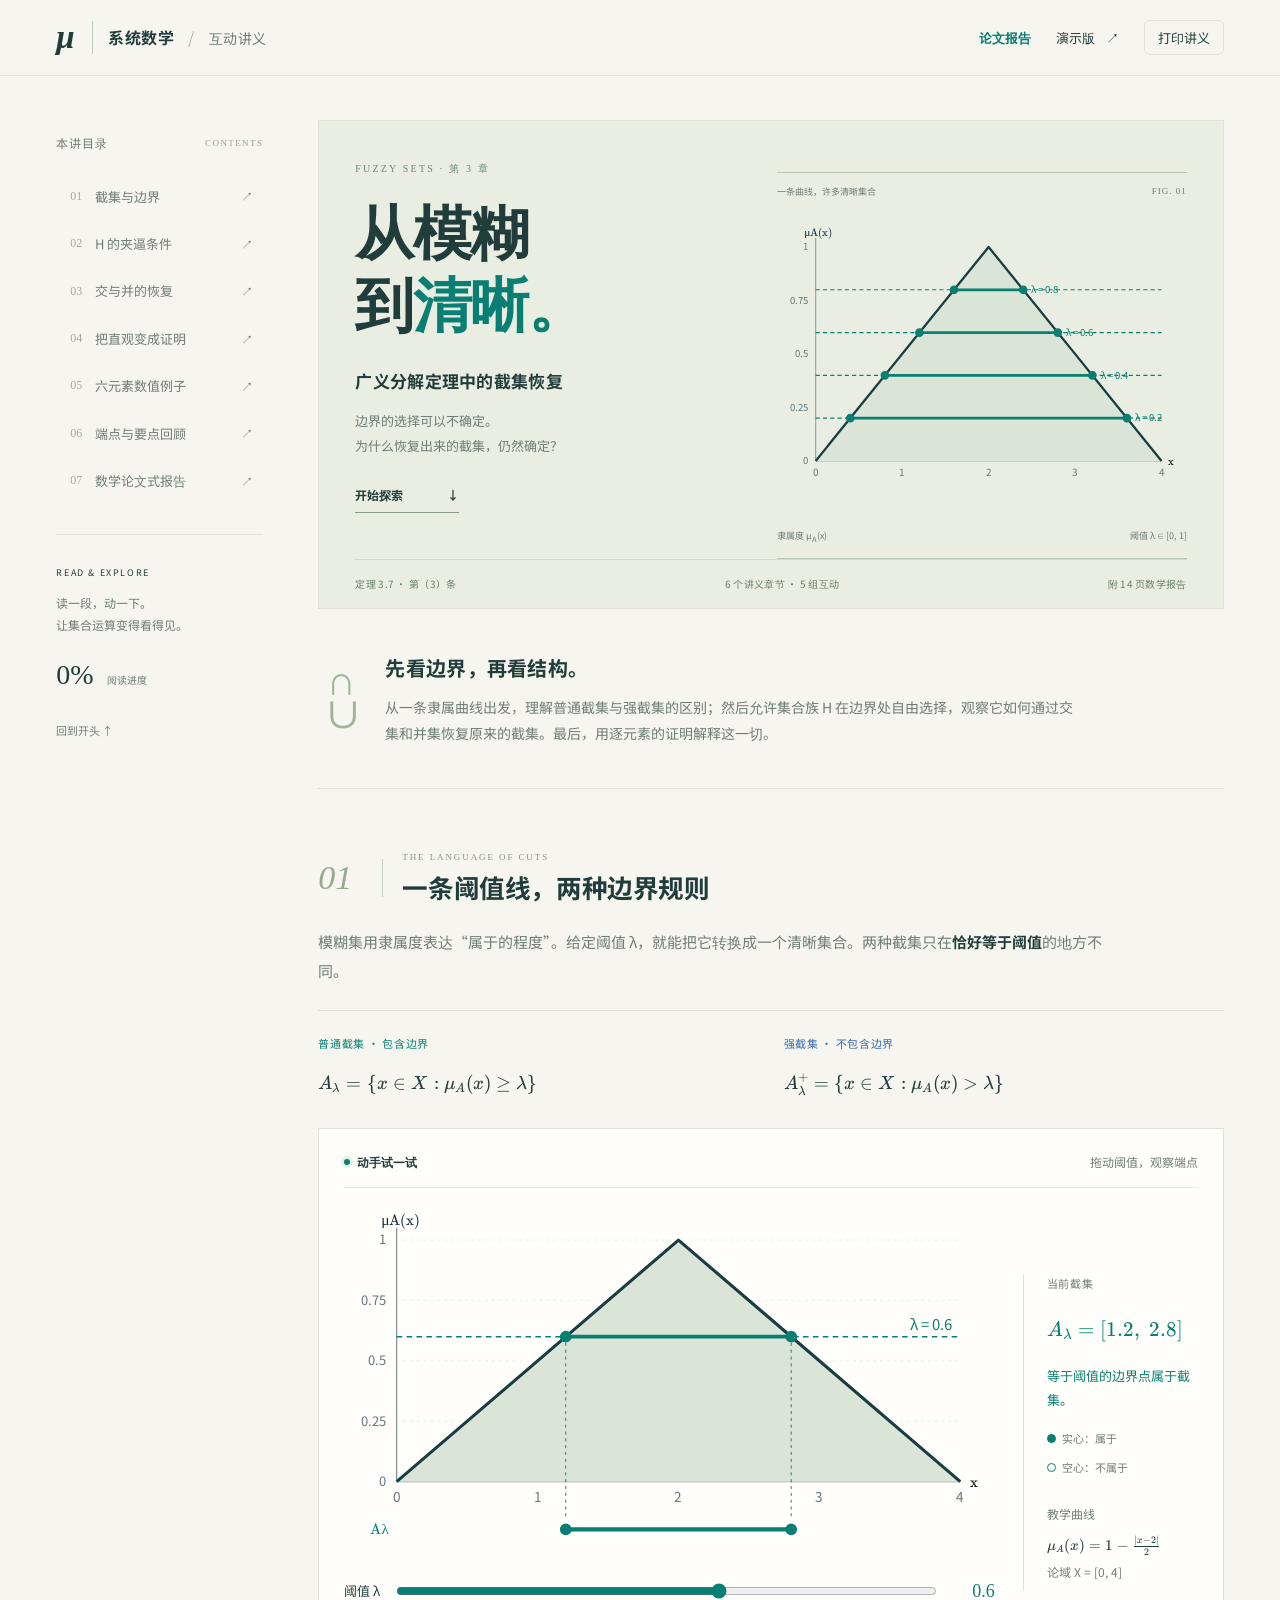
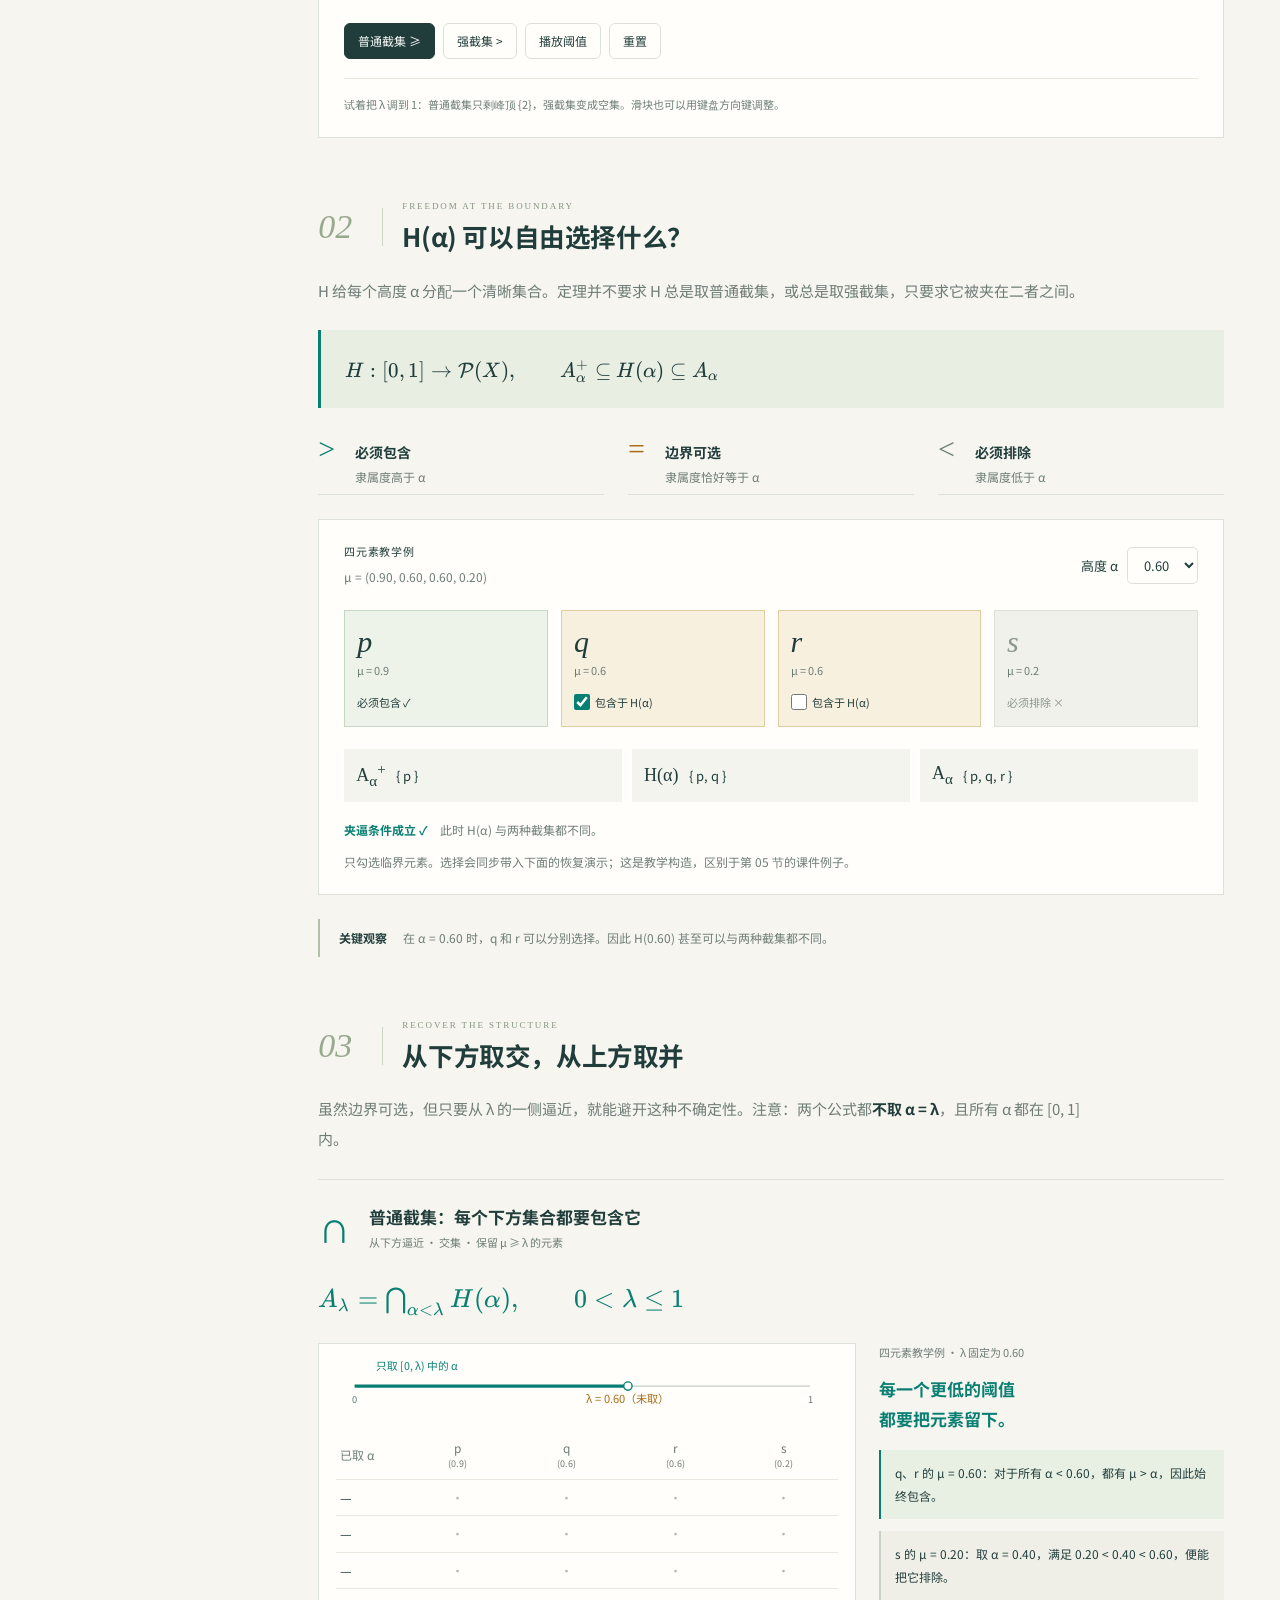
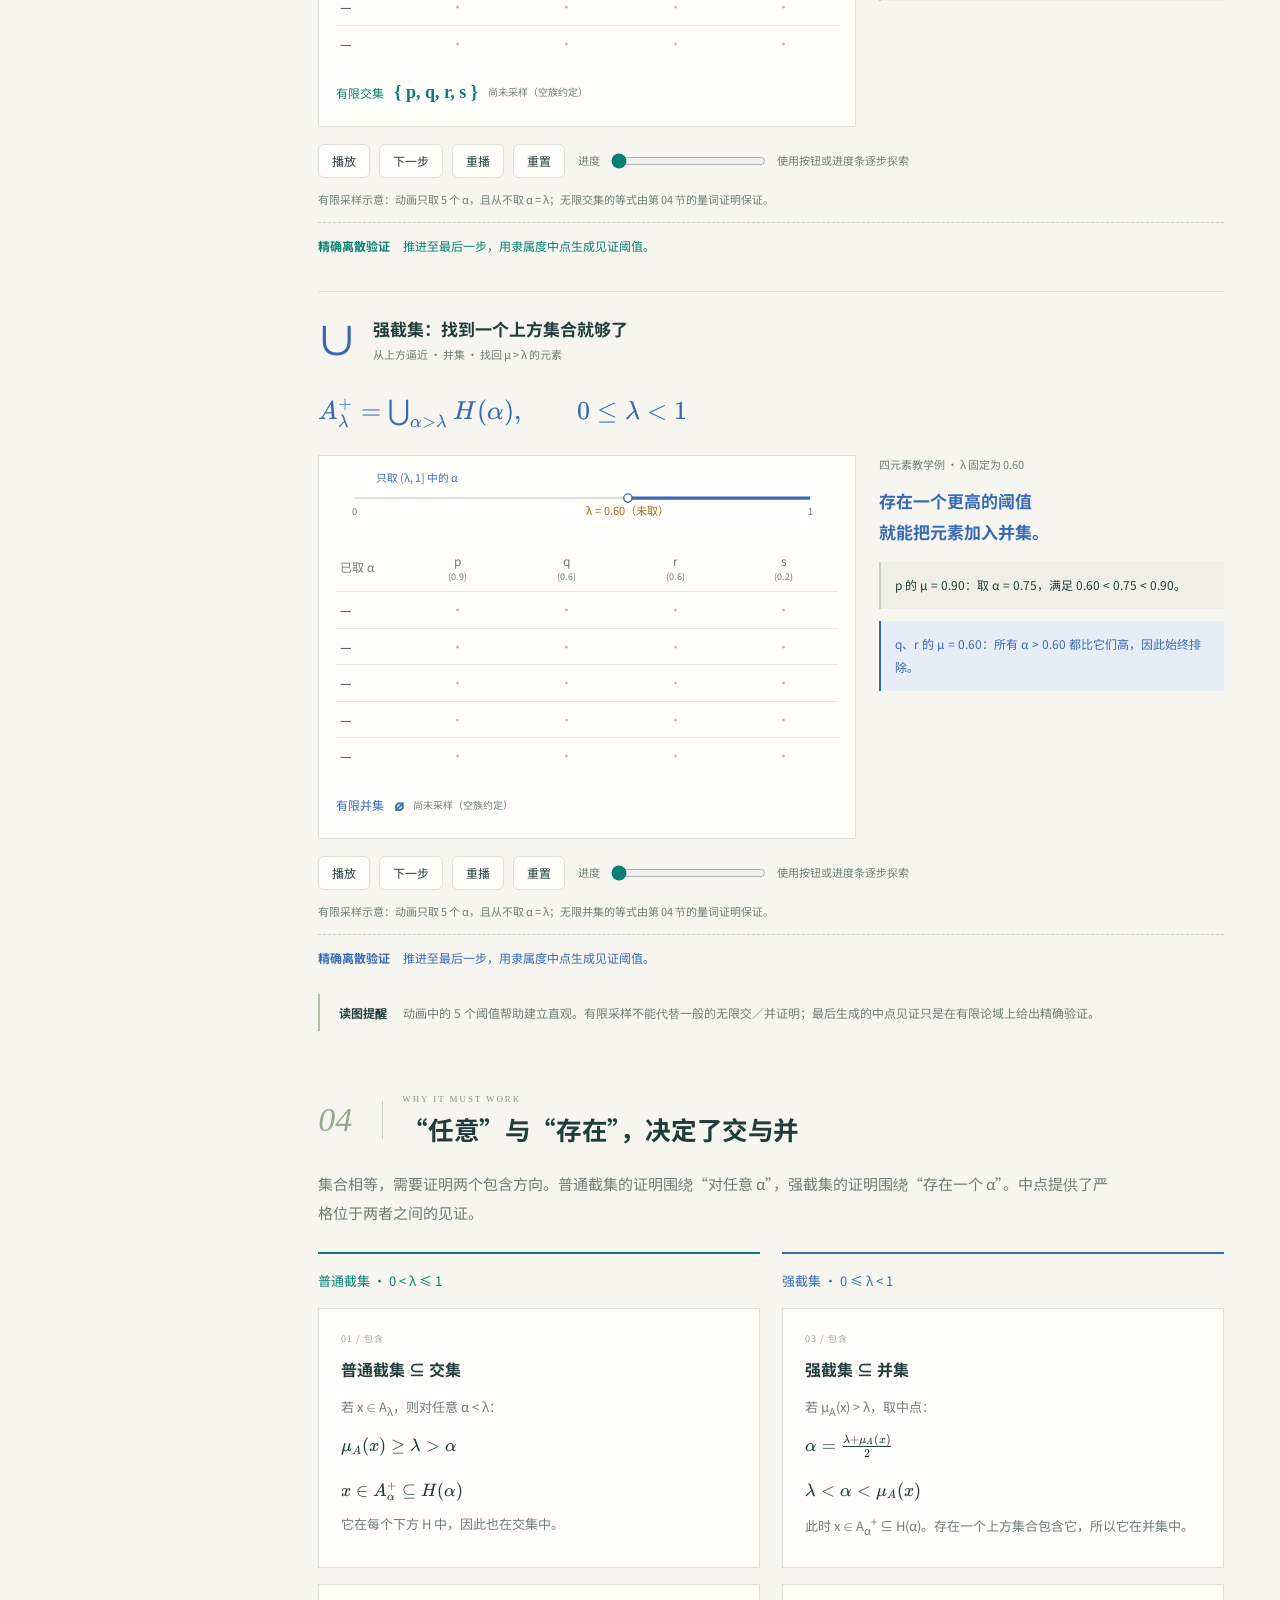
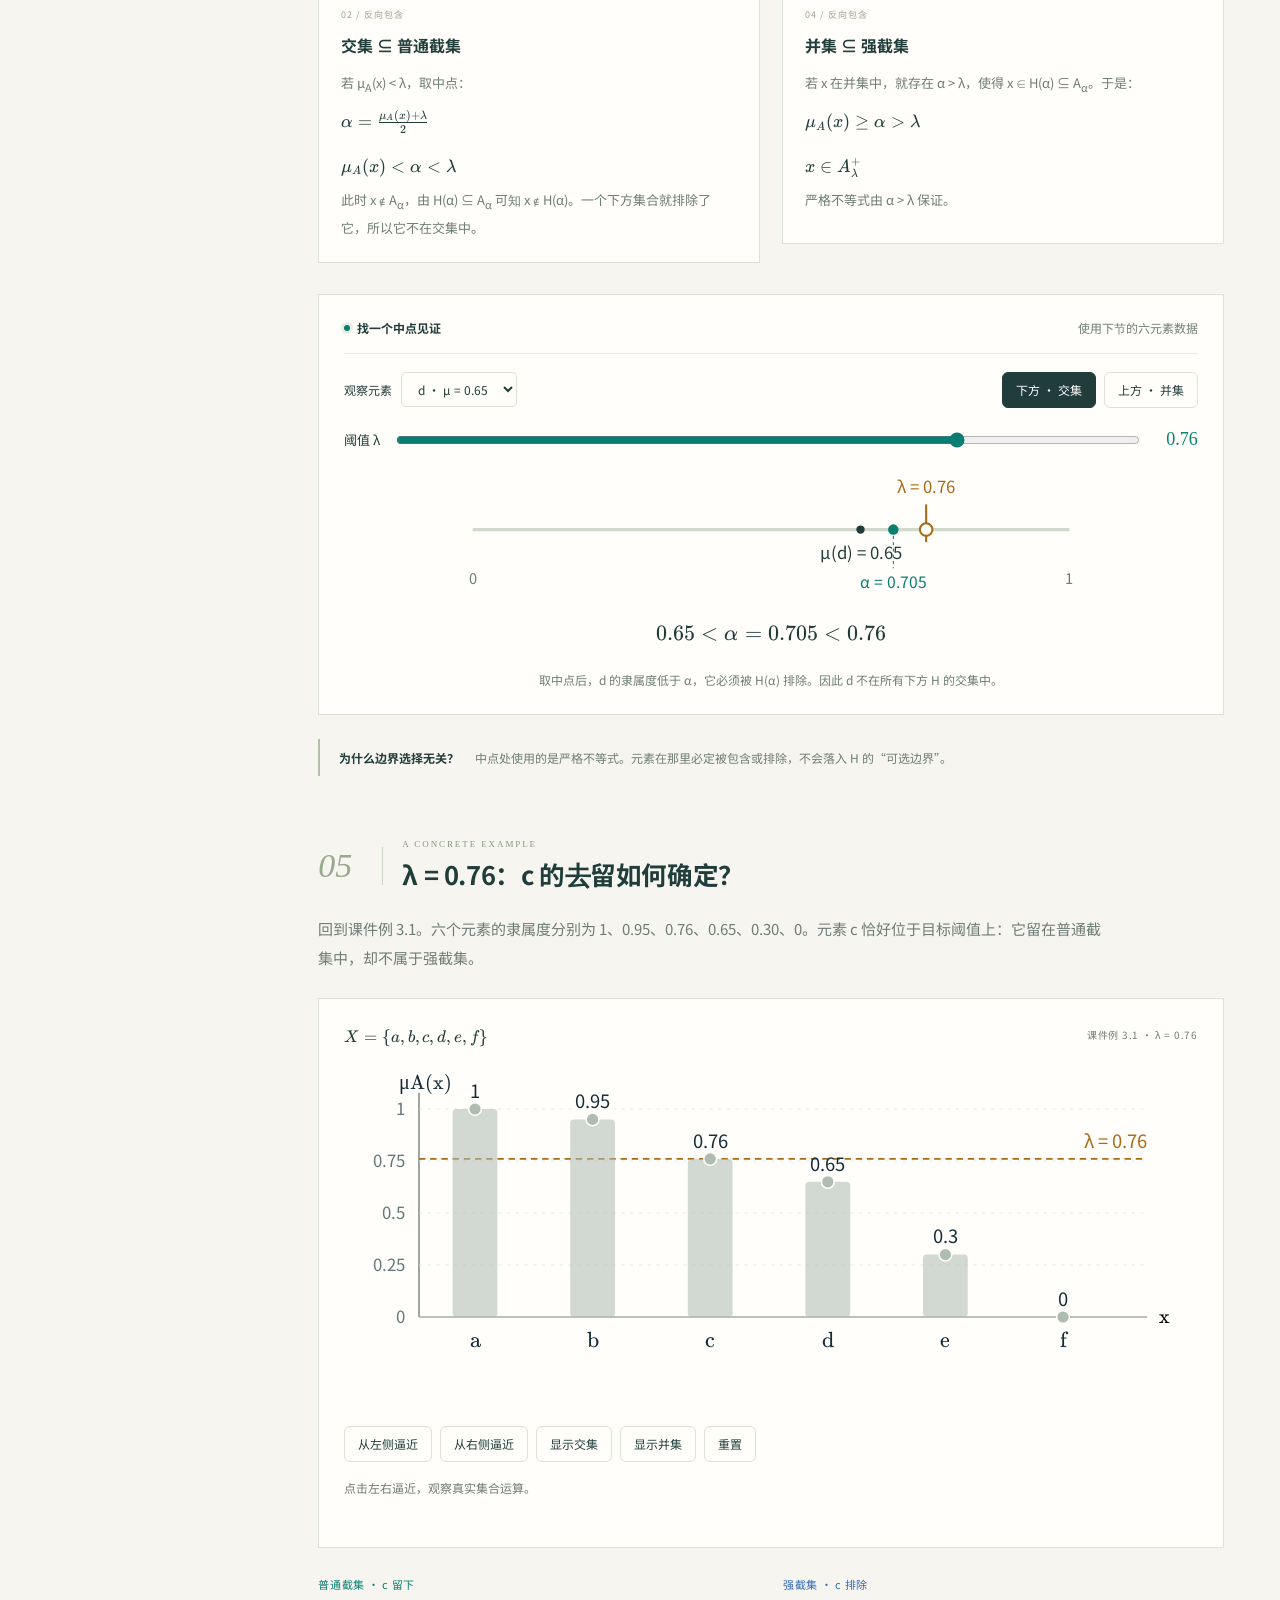
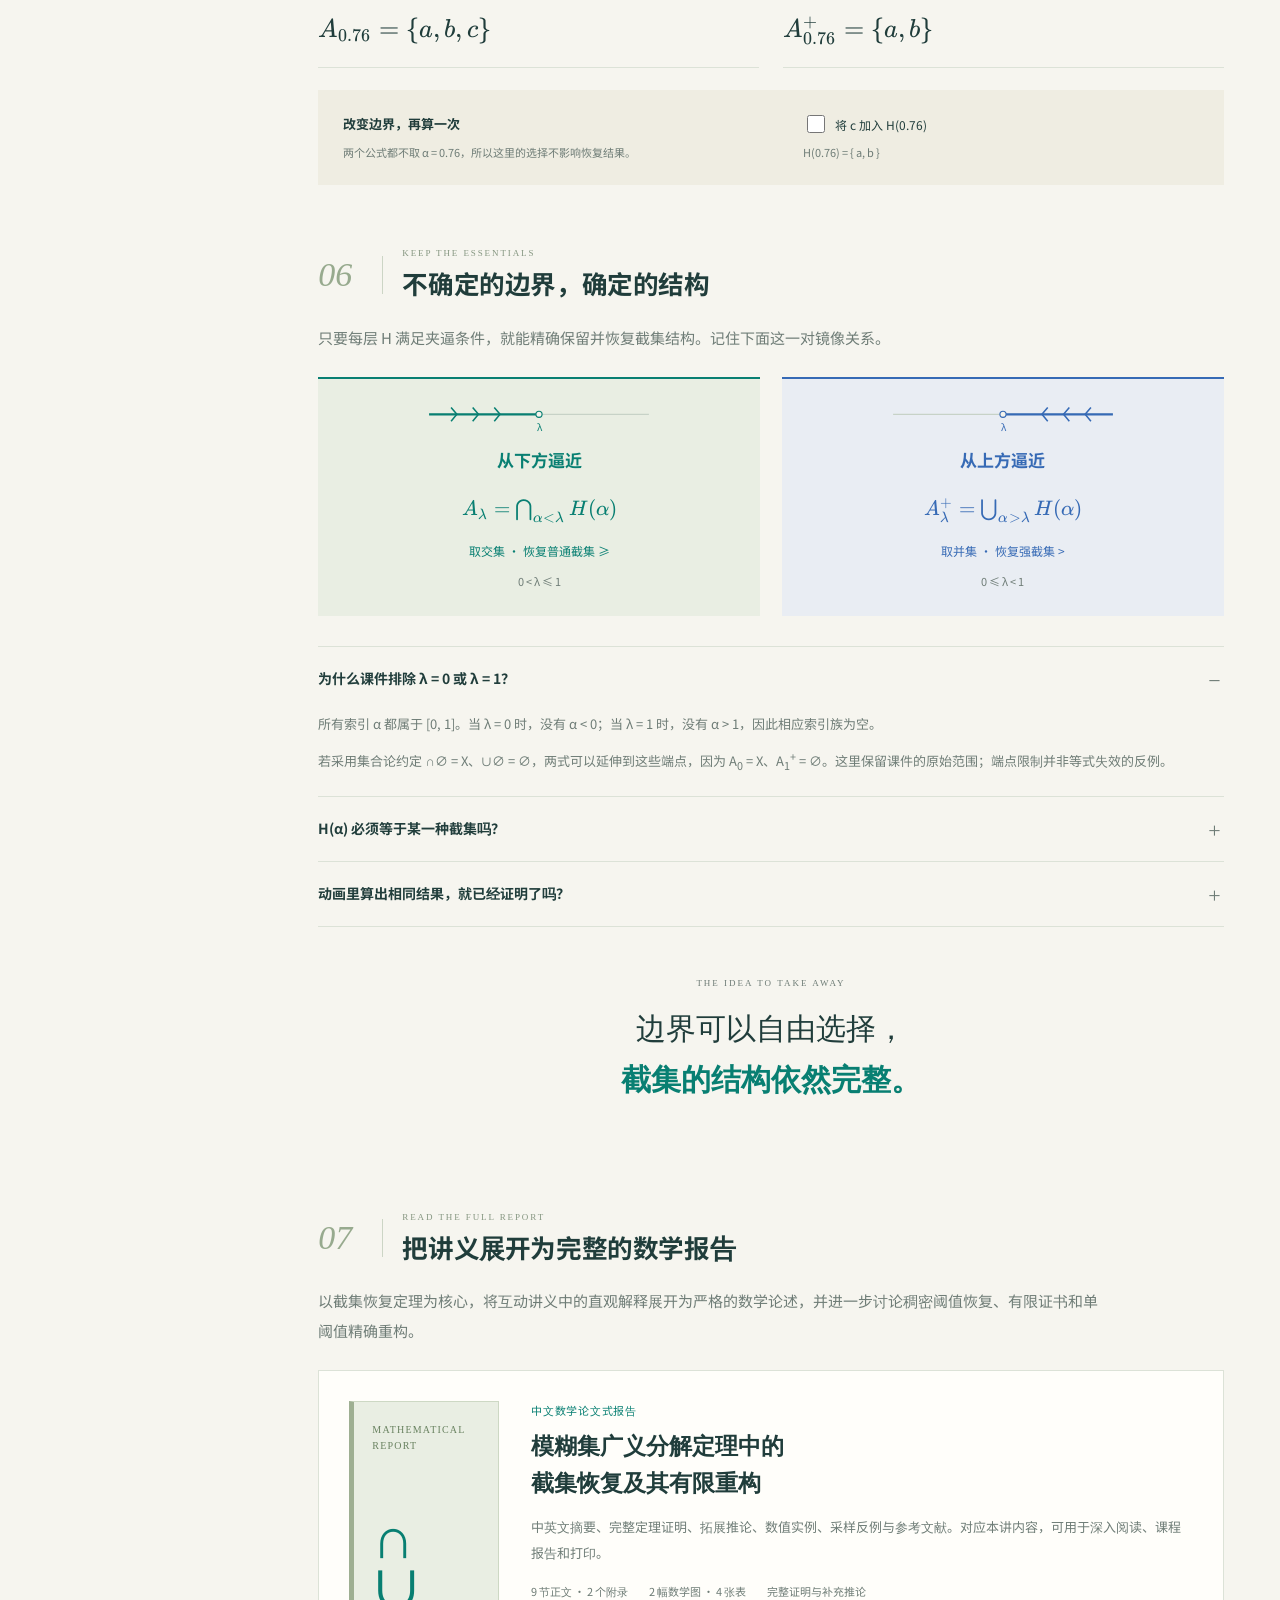
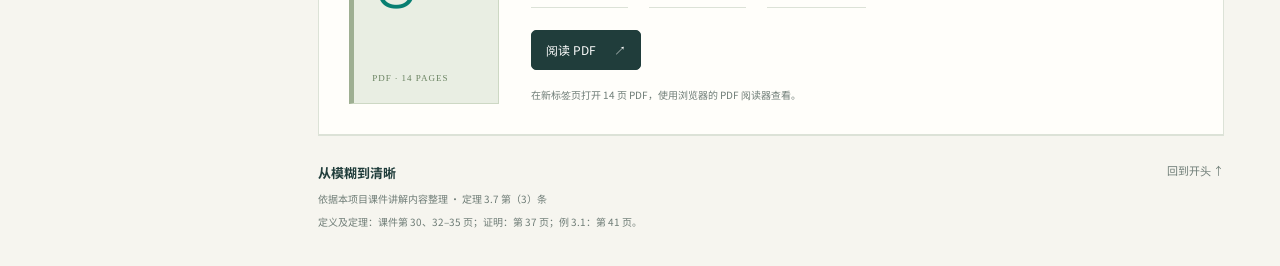
==== commit 0a02be55: "Add mathematical report reading link to lecture" ====
--- a/web.html
+++ b/web.html
@@ -18,7 +18,7 @@
   <a class="skip-link" href="#lecture">跳到讲义正文</a>
   <header class="site-header">
     <a class="wordmark" href="#top" aria-label="回到讲义开头"><span class="brand-symbol" aria-hidden="true">μ</span><span>系统数学<span class="brand-divider">/</span><span class="brand-detail">互动讲义</span></span></a>
-    <div class="header-actions"><a class="presentation-link" href="index.html">演示版 <span aria-hidden="true">↗</span></a><button id="print-lecture" class="quiet-button">打印讲义</button><button id="menu-toggle" class="menu-toggle" aria-expanded="false" aria-controls="chapter-nav">目录 <span aria-hidden="true">☰</span></button></div>
+    <div class="header-actions"><a class="report-link" href="#report">论文报告</a><a class="presentation-link" href="index.html">演示版 <span aria-hidden="true">↗</span></a><button id="print-lecture" class="quiet-button">打印讲义</button><button id="menu-toggle" class="menu-toggle" aria-expanded="false" aria-controls="chapter-nav">目录 <span aria-hidden="true">☰</span></button></div>
   </header>
   <div class="reading-track" aria-hidden="true"><div id="reading-progress"></div></div>
   <div class="page-layout">
@@ -31,6 +31,7 @@
         <a href="#proof"><span>04</span>把直观变成证明<i aria-hidden="true">↗</i></a>
         <a href="#example"><span>05</span>六元素数值例子<i aria-hidden="true">↗</i></a>
         <a href="#takeaway"><span>06</span>端点与要点回顾<i aria-hidden="true">↗</i></a>
+        <a href="#report"><span>07</span>数学论文式报告<i aria-hidden="true">↗</i></a>
       </nav>
       <div class="sidebar-note"><span class="small-label">READ & EXPLORE</span><p>读一段，动一下。<br>让集合运算变得看得见。</p><div class="reading-status"><span id="reading-percent">0%</span><span>阅读进度</span></div></div>
       <a class="sidebar-back" href="#top">回到开头 ↑</a>
@@ -39,7 +40,7 @@
       <section class="hero" aria-labelledby="lecture-title">
         <div class="hero-copy"><p class="hero-kicker">FUZZY SETS · 第 3 章</p><h1 id="lecture-title">从模糊<br>到<span>清晰。</span></h1><p class="hero-subtitle">广义分解定理中的截集恢复</p><p class="hero-description">边界的选择可以不确定。<br>为什么恢复出来的截集，仍然确定？</p><a class="start-link" href="#cuts">开始探索 <span aria-hidden="true">↓</span></a></div>
         <div class="hero-figure"><div class="figure-heading"><span>一条曲线，许多清晰集合</span><span class="figure-index">FIG. 01</span></div><svg id="intro-plot" viewBox="0 0 900 650" role="img" aria-label="三角形隶属函数在不同高度截出的清晰集合"></svg><div class="hero-figure-footer"><span>隶属度 μ<sub>A</sub>(x)</span><span>阈值 λ ∈ [0, 1]</span></div></div>
-        <div class="hero-meta"><span>定理 3.7 · 第（3）条</span><span>6 个章节 · 5 组互动</span><span>可离线阅读</span></div>
+        <div class="hero-meta"><span>定理 3.7 · 第（3）条</span><span>6 个讲义章节 · 5 组互动</span><span>附 14 页数学报告</span></div>
       </section>
 
       <div class="lecture-intro"><span class="intro-mark" aria-hidden="true">∩<br>∪</span><div><h2>先看边界，再看结构。</h2><p>从一条隶属曲线出发，理解普通截集与强截集的区别；然后允许集合族 H 在边界处自由选择，观察它如何通过交集和并集恢复原来的截集。最后，用逐元素的证明解释这一切。</p></div></div>
@@ -95,6 +96,23 @@
         <div class="questions"><details open><summary>为什么课件排除 λ = 0 或 λ = 1？</summary><div><p>所有索引 α 都属于 [0, 1]。当 λ = 0 时，没有 α &lt; 0；当 λ = 1 时，没有 α &gt; 1，因此相应索引族为空。</p><p>若采用集合论约定 ∩∅ = X、∪∅ = ∅，两式可以延伸到这些端点，因为 A<sub>0</sub> = X、A<sub>1</sub><sup>+</sup> = ∅。这里保留课件的原始范围；端点限制并非等式失效的反例。</p></div></details><details><summary>H(α) 必须等于某一种截集吗？</summary><div><p>不必。严格高于 α 的元素必须包含，严格低于 α 的元素必须排除；恰好等于 α 的元素可以分别选择。因此当有多个临界元素时，H(α) 可以是位于两种截集之间的其他集合。</p></div></details><details><summary>动画里算出相同结果，就已经证明了吗？</summary><div><p>有限采样只能提供直观。对有限论域，可以为每个需要排除或找回的元素构造中点见证，用有限组阈值精确验证。对一般论域的结论，则由第 04 节的四个包含方向证明保证。</p></div></details></div>
         <div class="closing-note"><span class="small-label">THE IDEA TO TAKE AWAY</span><p>边界可以自由选择，<br><strong>截集的结构依然完整。</strong></p></div>
       </section>
+      <section class="chapter report-section" id="report" aria-labelledby="report-title">
+        <div class="chapter-heading"><span class="chapter-number">07</span><div><p class="section-kicker">READ THE FULL REPORT</p><h2 id="report-title">把讲义展开为完整的数学报告</h2></div></div>
+        <p class="chapter-lead">以截集恢复定理为核心，将互动讲义中的直观解释展开为严格的数学论述，并进一步讨论稠密阈值恢复、有限证书和单阈值精确重构。</p>
+        <article class="report-card" aria-labelledby="report-name">
+          <div class="report-cover" aria-hidden="true"><span>MATHEMATICAL<br>REPORT</span><div>∩<br>∪</div><small>PDF · 14 PAGES</small></div>
+          <div class="report-content">
+            <p class="small-label teal">中文数学论文式报告</p>
+            <h3 id="report-name">模糊集广义分解定理中的<br>截集恢复及其有限重构</h3>
+            <p class="report-description">中英文摘要、完整定理证明、拓展推论、数值实例、采样反例与参考文献。对应本讲内容，可用于深入阅读、课程报告和打印。</p>
+            <ul class="report-facts" aria-label="报告内容"><li>9 节正文 · 2 个附录</li><li>2 幅数学图 · 4 张表</li><li>完整证明与补充推论</li></ul>
+            <div class="report-actions">
+              <a class="report-action primary" href="reports/fuzzy-cut-report.pdf" target="_blank" rel="noopener" aria-label="在新标签页阅读 14 页 PDF 报告">阅读 PDF <span aria-hidden="true">↗</span></a>
+            </div>
+            <p class="report-note">在新标签页打开 14 页 PDF，使用浏览器的 PDF 阅读器查看。</p>
+          </div>
+        </article>
+      </section>
       <footer class="lecture-footer"><div><strong>从模糊到清晰</strong><p>依据本项目课件讲解内容整理 · 定理 3.7 第（3）条</p><p>定义及定理：课件第 30、32–35 页；证明：第 37 页；例 3.1：第 41 页。</p></div><a href="#top">回到开头 ↑</a></footer>
     </main>
   </div>
--- a/css/web.css
+++ b/css/web.css
@@ -29,5 +29,15 @@
 @media(max-width:900px){:root{--header-height:66px}.site-header{padding:0 24px}.header-actions{gap:15px}.menu-toggle{display:block;font-size:12px;padding:7px 11px}.menu-toggle span{margin-left:8px}.page-layout{display:block;max-width:840px;padding:27px 24px 0}.sidebar{display:none;position:fixed;top:var(--header-height);left:0;right:0;max-height:calc(100dvh - var(--header-height));overflow:auto;background:var(--paper);padding:20px 24px 26px;z-index:25;border-bottom:1px solid var(--line);box-shadow:0 12px 20px #203d3b10}.sidebar.menu-open{display:block}.sidebar-heading{max-width:500px;margin:2px 0 12px}.sidebar-note,.sidebar-back{display:none}#toc{max-width:500px}#toc a{font-size:14px;padding-top:9px;padding-bottom:9px}.hero h1{font-size:61px}.hero{padding:35px 30px 0;gap:25px}.hero-subtitle{font-size:17px}.hero-description{font-size:13px}.hero-figure{margin-top:25px}.chapter{padding-top:53px}.chapter-heading h2{font-size:27px}.lecture-intro{padding:34px 5px}}
 @media(max-width:600px){body{font-size:15px}.site-header{padding:0 16px}.wordmark{gap:10px;font-size:14px}.brand-symbol{font-size:28px;padding-right:12px}.brand-detail,.brand-divider{display:none}.header-actions{gap:13px;font-size:11px}.quiet-button{display:none}.menu-toggle{padding:6px 9px;font-size:11px}.page-layout{padding:19px 16px 0}.hero{grid-template-columns:1fr;padding:29px 24px 0;gap:0}.hero h1{font-size:58px;margin:19px 0;line-height:1.16}.hero h1 br{display:none}.hero h1 span{display:block}.hero-subtitle{font-size:16px}.hero-description{font-size:13px}.hero-description br{display:none}.start-link{margin:21px 0 27px;gap:65px}.hero-figure{margin:0 0 23px;max-width:450px}.hero-figure svg{max-height:248px;margin:0}.figure-heading,.hero-figure-footer{padding:10px 0;font-size:10px}.hero-meta{font-size:9px;justify-content:flex-start;gap:7px 18px;padding:13px 0}.lecture-intro{gap:17px;padding:29px 0}.intro-mark{font-size:33px}.lecture-intro h2{font-size:18px}.lecture-intro p{font-size:12px}.chapter{padding-top:44px}.chapter-heading{gap:14px;margin-bottom:18px}.chapter-number{font-size:29px;min-width:52px;padding-right:15px}.section-kicker{font-size:8px;letter-spacing:1.1px;margin-bottom:6px}.chapter-heading h2{font-size:21px;line-height:1.6}.chapter-lead{font-size:13px;margin-bottom:19px}.definitions{grid-template-columns:1fr;gap:19px;padding-top:18px;padding-bottom:22px}.definitions [data-math]{font-size:18px}.definitions .small-label{margin-bottom:6px}.interactive-block{padding:17px 16px}.interactive-heading{font-size:10px;align-items:flex-start;gap:10px;line-height:1.8;margin-bottom:14px}.interactive-heading>span:last-child{text-align:right}.cut-layout{grid-template-columns:1fr;gap:22px}.cut-reading{border-left:0;border-top:1px solid var(--line);padding:18px 0 0;display:grid;grid-template-columns:1fr 1fr;gap:0 10px}.cut-reading>.small-label,.cut-result,#cut-description,.legend{grid-column:1/-1}.cut-result{font-size:23px;margin:7px 0 11px}.cut-reading>p{margin-bottom:3px}#cut-description{font-size:12px}.legend{margin:9px 0 16px}.cut-reading>.caption:nth-last-child(3){padding-top:2px}.range-row{font-size:12px;gap:11px;margin:15px 0}.range-row output{font-size:17px}.button-row{gap:7px}.button-row button{font-size:11px;padding:8px 10px}.experiment-tip{margin-top:16px;padding-top:13px;font-size:10px}.theorem-condition{padding:17px 14px;font-size:16px}.three-condition{gap:13px;margin:21px 0}.three-condition>div{padding:0 0 8px}.condition-sign{position:static;display:block;font-size:29px;margin-bottom:5px}.three-condition strong{font-size:12px}.three-condition p{font-size:10px;margin-top:3px}.demo-heading{font-size:11px;align-items:flex-start;gap:9px}.demo-heading p{font-size:10px}.demo-heading .small-label{font-size:10px}.demo-heading select{padding:5px 6px;font-size:11px;margin-left:3px}.element-cards{grid-template-columns:repeat(2,1fr);gap:10px;margin:18px 0}.element-card{padding:12px}.member-mu{display:inline;float:right;font-size:10px;margin-top:8px}.member-id{font-size:27px}.h-set-row{grid-template-columns:1fr;gap:7px}.h-set-row>div{padding:10px 12px;font-size:12px;flex-wrap:nowrap;gap:15px}.h-set-row strong{width:43px;flex-shrink:0}.h-verdict{font-size:11px;line-height:1.95}.h-demo>.caption{font-size:10px}.margin-note{display:block;font-size:11px;padding-left:14px;margin-top:18px}.margin-note strong{display:block;margin-bottom:3px}.recovery-title{gap:12px}.operation-symbol{font-size:37px}.recovery-title h3{font-size:14px}.recovery-title p{font-size:10px}.main-formula{font-size:19px;padding:20px 0}.animation-grid{grid-template-columns:1fr;gap:17px}.panel{padding:15px}.animation-side{display:grid;grid-template-columns:1fr;gap:0}.fixed-lambda{margin-bottom:6px}.quantifier{font-size:15px;margin-bottom:12px}.quantifier br{display:none}.reason-cards{gap:9px}.reason-card{font-size:11px;padding:11px 13px}.sample-table td{padding:7px 4px}.animation-controls{gap:7px}.animation-controls button{font-size:11px;padding:7px 10px}.animation-controls input{max-width:120px}.animation-status{font-size:10px;width:100%}.sampling-note{font-size:10px}.certificate{font-size:11px;display:block}.certificate strong{display:block;margin-bottom:3px}.right-recovery{margin-top:28px}.proof-grid{grid-template-columns:1fr;gap:17px}.proof-title{font-size:12px;padding:13px 0}.proof-step{min-height:0;padding:20px}.proof-step h3{font-size:15px}.proof-step p{font-size:12px}.proof-step [data-math]{font-size:18px}.witness-controls{gap:15px}.witness-controls label{font-size:11px;gap:7px}.witness-controls select{font-size:11px;padding:6px 9px}#witness-formula{font-size:18px}#witness-explanation{font-size:11px;text-align:left}#witness-axis{margin-top:12px}.case-meta{font-size:14px}.case-meta>.small-label{font-size:9px}#case-plot{margin:21px 0 15px}.case-status{font-size:11px;overflow-wrap:anywhere;min-height:68px}.case-results{gap:16px;margin:19px 0}.case-result-formula .small-label{font-size:10px}.case-result-formula [data-math]{font-size:20px;margin-top:7px}.case-boundary{grid-template-columns:1fr;gap:17px;padding:19px}.case-boundary p{font-size:10px}.summary-grid{grid-template-columns:1fr;gap:18px}.summary-card{padding:17px 20px 21px}.summary-card [data-math]{font-size:24px}.summary-card h3{font-size:16px}.mirror-motion{max-width:260px}.questions{margin-top:23px}.questions summary{font-size:12px;padding-top:18px;padding-bottom:18px}.questions summary::after{top:19px;font-size:19px}.questions details>div{font-size:11px;padding-right:5px}.closing-note{padding:38px 0 34px}.closing-note>p{font-size:25px}.lecture-footer{padding:23px 0 30px;font-size:10px}.lecture-footer p{font-size:9px;max-width:245px}.lecture-footer strong{font-size:11px}}
 @media(max-width:360px){.page-layout{padding-left:12px;padding-right:12px}.hero{padding-left:20px;padding-right:20px}.chapter-heading h2{font-size:19px}.interactive-block{padding:15px 12px}.definitions [data-math]{font-size:16px}.main-formula{font-size:17px}.case-results{grid-template-columns:1fr;gap:11px}.summary-card [data-math]{font-size:21px}}
+.report-link{color:var(--teal);font-weight:700}.report-link:hover{text-decoration:underline;text-underline-offset:4px}
+.report-card{display:grid;grid-template-columns:150px minmax(0,1fr);gap:32px;background:var(--surface);border:1px solid var(--line);padding:30px}
+.report-cover{min-height:234px;background:#e9eee3;border:1px solid #cdd8c4;border-left:5px solid #9eaf92;padding:20px 18px;display:flex;flex-direction:column;justify-content:space-between;color:#698260}
+.report-cover>span{font:10px/1.6 Georgia,serif;letter-spacing:1.2px}.report-cover>div{font:58px/.85 var(--serif);color:var(--teal);padding:16px 0}.report-cover>small{font:9px Georgia,serif;letter-spacing:1px}
+.report-content{min-width:0}.report-content h3{font-family:var(--serif);font-size:23px;line-height:1.6;margin:8px 0 12px}.report-description{font-size:13px;color:var(--muted);line-height:1.95}
+.report-facts{display:flex;flex-wrap:wrap;gap:8px 21px;margin:17px 0 22px;padding:0;list-style:none;font-size:11px;color:var(--muted)}.report-facts li{border-bottom:1px solid var(--line);padding-bottom:5px}
+.report-actions{display:flex;flex-wrap:wrap;gap:10px}.report-action{display:inline-flex;align-items:center;justify-content:space-between;gap:18px;padding:9px 14px;border:1px solid #cbd6c5;border-radius:5px;font-size:12px;line-height:1.7;transition:background .15s,border-color .15s}.report-action:hover{background:#edf2e7;border-color:#8fa887}.report-action.primary{background:var(--ink);border-color:var(--ink);color:#fff}.report-action.primary:hover{background:var(--teal);border-color:var(--teal)}.report-note{font-size:10px;color:var(--muted);margin-top:15px;line-height:1.9}
+@media(max-width:600px){.header-actions{gap:10px}.report-link{font-size:10px}.report-card{grid-template-columns:1fr;gap:20px;padding:22px 18px}.report-cover{min-height:0;display:flex;flex-direction:row;align-items:center;padding:13px 14px}.report-cover>div{font-size:32px;line-height:.8;padding:0}.report-cover>small{font-size:8px}.report-cover>span{font-size:8px}.report-content h3{font-size:20px}.report-description{font-size:12px}.report-facts{gap:7px 14px;font-size:10px;margin:15px 0 18px}.report-actions{gap:8px}.report-action{font-size:11px;padding:9px 12px;gap:10px}.report-note{font-size:10px}}
+@media(max-width:360px){.header-actions{gap:8px}.presentation-link span{margin-left:3px}.report-card{padding:18px 14px}.report-content h3{font-size:18px}.report-action{gap:7px;padding:8px 10px}}
+@media print{.report-card{break-inside:avoid;background:white;padding:20px}.report-cover{background:white}.report-actions,.report-note{display:none}}
 @media(prefers-reduced-motion:reduce){html{scroll-behavior:auto}*{animation:none!important;transition:none!important}}
 @media print{:root{--paper:#fff;--surface:#fff}html{scroll-behavior:auto}body{font-size:11pt;line-height:1.7}.site-header,.sidebar,.reading-track,.skip-link,.start-link,.button-row,.animation-controls,.range-row,.demo-heading select,.witness-controls,.lecture-footer>a{display:none!important}.page-layout{display:block;padding:0;max-width:none}.hero{background:white;border:0;border-bottom:1px solid #bbb;padding:0 0 18px;grid-template-columns:1fr 1fr}.hero h1{font-size:35pt}.hero-meta{font-size:8pt}.lecture-intro{padding:20px 0}.chapter{padding-top:25px;break-before:auto}.chapter-heading{break-after:avoid}.chapter-heading h2{font-size:19pt}.chapter-lead{font-size:10pt}.proof-grid,.summary-grid,.case-results,.definitions{grid-template-columns:1fr 1fr}.proof-step{min-height:0;break-inside:avoid}.interactive-block,.case-boundary,.summary-card{break-inside:avoid}.interactive-heading>span:last-child,.experiment-tip{display:none}.questions details>div{display:block!important}.questions summary{font-size:11pt}.questions summary::after{display:none}.closing-note{padding:25px}.lecture-footer{padding:20px 0}.cut-layout{grid-template-columns:minmax(0,1fr) 175px}a{color:inherit}@page{size:A4;margin:16mm}}
